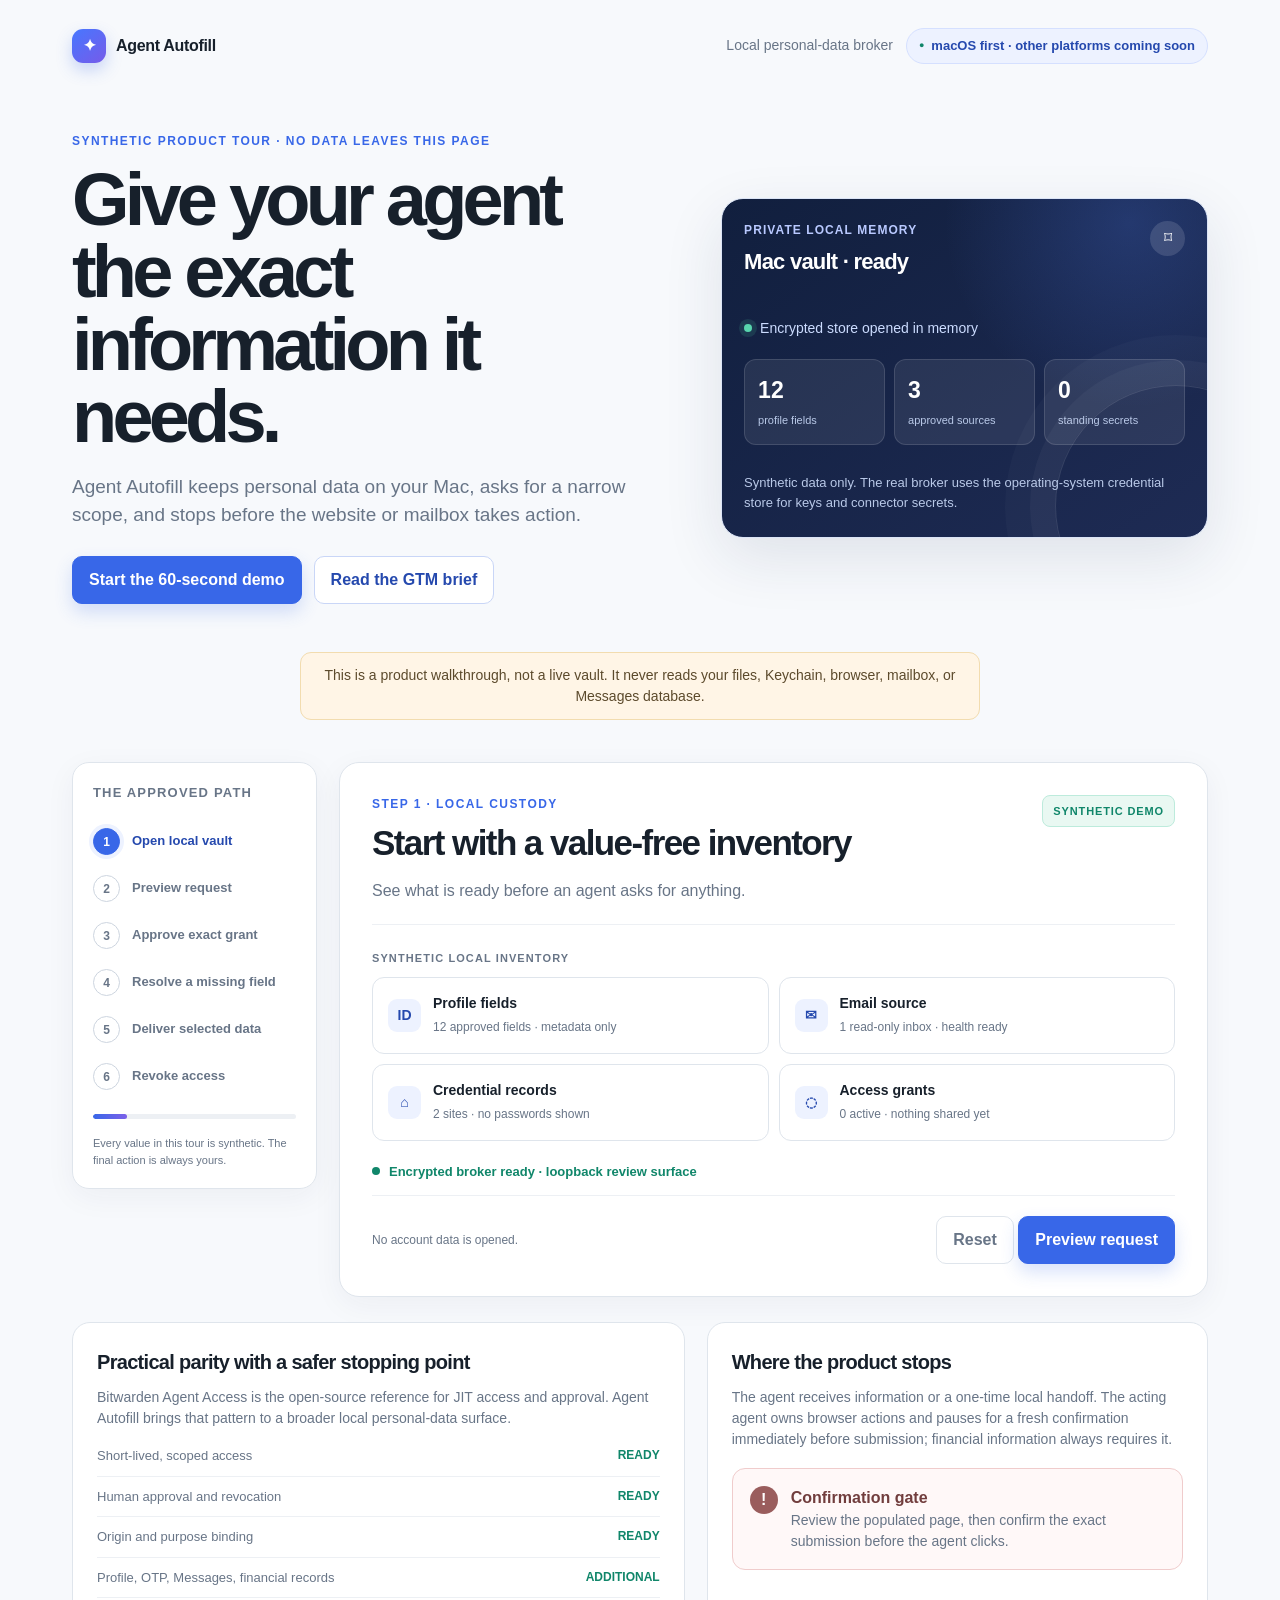
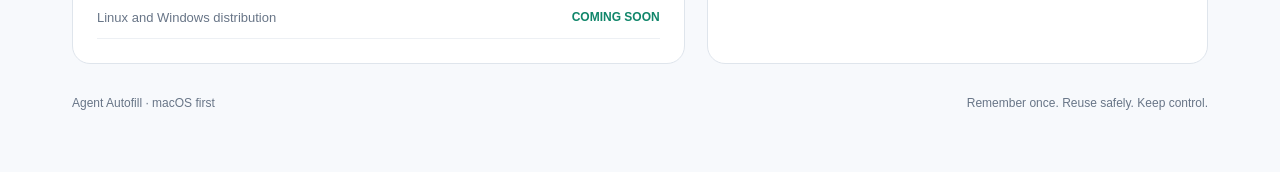
==== docs/demo/index.html @ 7adda2de "feat: release v0.1.0 local broker, Chrome intake, contextual memory, and MCP installer" ====
<!doctype html>
<html lang="en">
<head>
  <meta charset="utf-8">
  <meta name="viewport" content="width=device-width, initial-scale=1">
  <meta name="description" content="Synthetic macOS-first Agent Autofill product demo">
  <title>Agent Autofill · macOS-first demo</title>
  <style>
    :root {
      --ink: #17202b;
      --muted: #687587;
      --line: #dfe5ec;
      --paper: #f7f9fc;
      --white: #ffffff;
      --blue: #3867e8;
      --blue-dark: #2549ae;
      --blue-soft: #edf2ff;
      --green: #10866a;
      --green-soft: #e9f8f2;
      --amber: #a96819;
      --amber-soft: #fff5e6;
      --shadow: 0 20px 60px rgba(31, 48, 80, .11);
      font-family: ui-sans-serif, -apple-system, BlinkMacSystemFont, "Segoe UI", sans-serif;
    }
    * { box-sizing: border-box; }
    body { margin: 0; color: var(--ink); background: var(--paper); line-height: 1.5; }
    button { font: inherit; }
    .shell { max-width: 1180px; margin: 0 auto; padding: 28px 22px 60px; }
    .topbar { display: flex; justify-content: space-between; align-items: center; gap: 18px; margin-bottom: 68px; }
    .brand { display: flex; align-items: center; gap: 10px; font-weight: 750; letter-spacing: -.02em; }
    .mark { display: grid; place-items: center; width: 34px; height: 34px; border-radius: 11px; color: #fff; background: linear-gradient(140deg, #4777ff, #765be9); box-shadow: 0 7px 16px rgba(56, 103, 232, .25); }
    .toplinks { display: flex; align-items: center; gap: 13px; color: var(--muted); font-size: 14px; }
    .platform { display: inline-flex; align-items: center; gap: 7px; color: var(--blue-dark); background: var(--blue-soft); border: 1px solid #d5e0ff; border-radius: 999px; padding: 7px 12px; font-size: 13px; font-weight: 700; }
    .platform::before { content: "●"; font-size: 9px; color: var(--green); }
    .hero { display: grid; grid-template-columns: 1.1fr .9fr; gap: 54px; align-items: center; margin-bottom: 48px; }
    .eyebrow { color: var(--blue); font-size: 12px; font-weight: 800; letter-spacing: .12em; text-transform: uppercase; }
    h1 { max-width: 680px; margin: 14px 0 19px; font-size: clamp(39px, 6vw, 74px); line-height: .98; letter-spacing: -.065em; }
    .lede { max-width: 600px; color: var(--muted); font-size: 19px; }
    .hero-actions { display: flex; flex-wrap: wrap; gap: 12px; margin-top: 26px; }
    .primary, .secondary, .quiet { cursor: pointer; border-radius: 10px; padding: 11px 16px; font-weight: 720; transition: transform .15s, box-shadow .15s, background .15s; }
    .primary { color: #fff; background: var(--blue); border: 1px solid var(--blue); box-shadow: 0 8px 18px rgba(56, 103, 232, .2); }
    .secondary { color: var(--blue-dark); background: #fff; border: 1px solid #c9d6f7; }
    .quiet { color: var(--muted); background: transparent; border: 1px solid var(--line); }
    .primary:hover, .secondary:hover, .quiet:hover { transform: translateY(-1px); box-shadow: 0 7px 17px rgba(31, 48, 80, .11); }
    .vault-card { position: relative; overflow: hidden; min-height: 340px; padding: 22px; border: 1px solid #dbe4f6; border-radius: 22px; background: radial-gradient(circle at 84% 7%, rgba(85, 132, 255, .21), transparent 36%), linear-gradient(145deg, #111f3e, #1e2b54); color: #fff; box-shadow: var(--shadow); }
    .vault-card::after { content: ""; position: absolute; width: 240px; height: 240px; right: -90px; bottom: -90px; border: 1px solid rgba(255,255,255,.12); border-radius: 50%; box-shadow: 0 0 0 25px rgba(255,255,255,.035), 0 0 0 50px rgba(255,255,255,.025); }
    .vault-head { display: flex; justify-content: space-between; gap: 12px; align-items: start; }
    .vault-kicker { color: #b9c9ff; font-size: 12px; text-transform: uppercase; letter-spacing: .09em; font-weight: 800; }
    .vault-head h2 { margin: 6px 0 0; font-size: 22px; letter-spacing: -.035em; }
    .lock { display: grid; place-items: center; width: 35px; height: 35px; border-radius: 50%; background: rgba(255,255,255,.13); }
    .vault-state { display: flex; align-items: center; gap: 8px; margin-top: 40px; font-size: 14px; color: #ccdcff; }
    .vault-state span { width: 8px; height: 8px; border-radius: 50%; background: #58d5ad; box-shadow: 0 0 0 5px rgba(88, 213, 173, .13); }
    .vault-grid { display: grid; grid-template-columns: repeat(3, 1fr); gap: 9px; margin-top: 20px; }
    .vault-stat { padding: 13px; border: 1px solid rgba(255,255,255,.13); border-radius: 12px; background: rgba(255,255,255,.08); }
    .vault-stat strong { display: block; font-size: 23px; }
    .vault-stat small { color: #b9c9e8; font-size: 11px; }
    .note { max-width: 680px; margin: 0 auto 42px; padding: 12px 16px; color: #5c4a2c; background: var(--amber-soft); border: 1px solid #f2dcaf; border-radius: 11px; font-size: 14px; text-align: center; }
    .demo { scroll-margin-top: 18px; display: grid; grid-template-columns: 245px minmax(0, 1fr); gap: 22px; align-items: start; }
    .steps { position: sticky; top: 18px; padding: 20px; border: 1px solid var(--line); border-radius: 17px; background: var(--white); box-shadow: 0 8px 30px rgba(31, 48, 80, .05); }
    .steps h3 { margin: 0 0 16px; font-size: 13px; color: var(--muted); text-transform: uppercase; letter-spacing: .09em; }
    .step { width: 100%; display: grid; grid-template-columns: 29px 1fr; gap: 10px; padding: 10px 0; border: 0; color: var(--muted); background: transparent; text-align: left; cursor: pointer; }
    .step-number { display: grid; place-items: center; width: 27px; height: 27px; border: 1px solid #cdd5df; border-radius: 50%; font-size: 12px; font-weight: 800; }
    .step-label { padding-top: 3px; font-size: 13px; font-weight: 680; }
    .step.active { color: var(--blue-dark); }
    .step.active .step-number { color: #fff; background: var(--blue); border-color: var(--blue); box-shadow: 0 0 0 4px var(--blue-soft); }
    .step.done .step-number { color: var(--green); border-color: #8fd9c0; background: var(--green-soft); }
    .step.done .step-number::before { content: "✓"; }
    .step.done .step-number { font-size: 0; }
    .progress { height: 5px; margin: 14px 0 16px; overflow: hidden; border-radius: 99px; background: #edf0f4; }
    .progress-bar { height: 100%; width: 20%; border-radius: inherit; background: linear-gradient(90deg, var(--blue), #7c61e9); transition: width .25s; }
    .steps small { display: block; color: var(--muted); font-size: 11px; line-height: 1.5; }
    .stage { min-width: 0; padding: 32px; border: 1px solid var(--line); border-radius: 20px; background: var(--white); box-shadow: 0 8px 30px rgba(31, 48, 80, .05); }
    .stage-head { display: flex; justify-content: space-between; gap: 20px; align-items: start; padding-bottom: 21px; border-bottom: 1px solid #edf0f4; }
    .stage-head h2 { margin: 4px 0 0; font-size: clamp(25px, 3vw, 35px); letter-spacing: -.045em; }
    .stage-head p { max-width: 570px; margin: 10px 0 0; color: var(--muted); }
    .stage-badge { flex: none; padding: 7px 10px; color: var(--green); background: var(--green-soft); border: 1px solid #bdebdc; border-radius: 8px; font-size: 11px; font-weight: 800; text-transform: uppercase; letter-spacing: .08em; }
    .stage-body { min-height: 270px; padding: 25px 0 8px; }
    .section-label { margin-bottom: 10px; color: var(--muted); font-size: 11px; font-weight: 800; letter-spacing: .1em; text-transform: uppercase; }
    .inventory { display: grid; grid-template-columns: repeat(2, 1fr); gap: 10px; }
    .inventory-card { display: flex; align-items: center; gap: 12px; padding: 15px; border: 1px solid var(--line); border-radius: 12px; }
    .inventory-icon { display: grid; place-items: center; width: 33px; height: 33px; border-radius: 9px; color: var(--blue-dark); background: var(--blue-soft); font-size: 14px; font-weight: 800; }
    .inventory-card strong { display: block; font-size: 14px; }
    .inventory-card small { color: var(--muted); font-size: 12px; }
    .status-row { display: flex; align-items: center; gap: 9px; margin-top: 21px; color: var(--green); font-size: 13px; font-weight: 700; }
    .status-row::before { content: ""; display: block; width: 8px; height: 8px; border-radius: 50%; background: currentColor; }
    .request-card { padding: 17px; border: 1px solid #cbd8fa; border-radius: 14px; background: #f8faff; }
    .request-head { display: flex; justify-content: space-between; gap: 10px; align-items: start; }
    .request-head strong { font-size: 17px; }
    .request-head small { color: var(--muted); }
    .request-grid { display: grid; grid-template-columns: repeat(2, 1fr); gap: 10px 22px; margin-top: 17px; }
    .request-item dt { color: var(--muted); font-size: 11px; text-transform: uppercase; letter-spacing: .08em; }
    .request-item dd { margin: 3px 0 0; font-size: 14px; font-weight: 680; }
    .chips { display: flex; flex-wrap: wrap; gap: 7px; margin-top: 8px; }
    .chip { padding: 4px 8px; color: var(--blue-dark); background: #e9efff; border-radius: 6px; font-size: 12px; }
    .choice-row { display: grid; grid-template-columns: repeat(2, 1fr); gap: 11px; margin-top: 22px; }
    .choice { padding: 14px; border: 1px solid var(--line); border-radius: 11px; background: #fff; text-align: left; cursor: pointer; }
    .choice.selected { border-color: var(--blue); background: var(--blue-soft); box-shadow: 0 0 0 3px rgba(56, 103, 232, .1); }
    .choice strong { display: block; margin-bottom: 3px; font-size: 14px; }
    .choice small { color: var(--muted); font-size: 12px; }
    .approval { padding: 17px; border: 1px solid #c8eadf; border-radius: 14px; background: #f4fcf8; }
    .approval h3 { margin: 0 0 5px; font-size: 18px; }
    .approval p { margin: 0; color: var(--muted); font-size: 13px; }
    .approval-list { display: grid; gap: 8px; margin-top: 15px; }
    .approval-line { display: flex; justify-content: space-between; gap: 12px; padding-bottom: 8px; border-bottom: 1px dashed #cde7de; font-size: 13px; }
    .approval-line span { color: var(--muted); }
    .approval-line strong { text-align: right; }
    .delivery { display: grid; grid-template-columns: 1fr 1fr; gap: 14px; align-items: stretch; }
    .delivery-card { padding: 18px; border: 1px solid var(--line); border-radius: 14px; }
    .delivery-card.highlight { border-color: #9bb4ff; background: #f8faff; }
    .delivery-card h3 { margin: 0 0 5px; font-size: 17px; }
    .delivery-card p { min-height: 42px; margin: 0; color: var(--muted); font-size: 13px; }
    .field-preview { margin-top: 16px; padding: 11px; border-radius: 9px; background: #f1f4f7; font-family: ui-monospace, SFMono-Regular, Menlo, monospace; font-size: 12px; }
    .handle-preview { color: #49566e; word-break: break-all; }
    .success { display: flex; gap: 13px; align-items: start; padding: 17px; color: #0b674f; border: 1px solid #b7ead8; border-radius: 13px; background: var(--green-soft); }
    .success-icon { display: grid; place-items: center; flex: none; width: 28px; height: 28px; border-radius: 50%; color: #fff; background: var(--green); font-weight: 800; }
    .success h3 { margin: 0 0 3px; font-size: 17px; }
    .success p { margin: 0; font-size: 13px; }
    .revoke { margin-top: 15px; color: #713d3d; border: 1px solid #f0cccc; background: #fff8f8; }
    .revoke strong { display: block; }
    .stage-actions { display: flex; justify-content: space-between; gap: 10px; align-items: center; padding-top: 20px; border-top: 1px solid #edf0f4; }
    .stage-actions .hint { color: var(--muted); font-size: 12px; }
    .proof { display: grid; grid-template-columns: 1.1fr .9fr; gap: 22px; margin-top: 25px; }
    .proof-card { padding: 24px; border: 1px solid var(--line); border-radius: 18px; background: #fff; }
    .proof-card h2 { margin: 0 0 10px; font-size: 20px; letter-spacing: -.035em; }
    .proof-card p { margin: 0; color: var(--muted); font-size: 14px; }
    .parity-list { display: grid; gap: 10px; margin-top: 17px; }
    .parity-item { display: flex; justify-content: space-between; gap: 14px; padding-bottom: 10px; border-bottom: 1px solid #edf0f4; font-size: 13px; }
    .parity-item span { color: var(--muted); }
    .parity-item strong { color: var(--green); font-size: 12px; }
    .footer { display: flex; justify-content: space-between; gap: 18px; margin-top: 30px; color: var(--muted); font-size: 12px; }
    @media (max-width: 800px) { .hero, .proof { grid-template-columns: 1fr; gap: 28px; } .topbar { margin-bottom: 45px; } .demo { grid-template-columns: 1fr; } .steps { position: static; } .step { display: inline-grid; width: auto; margin-right: 14px; } .steps h3, .steps small { display: none; } .steps .progress { margin-top: 4px; } .stage { padding: 22px; } }
    @media (max-width: 520px) { .shell { padding: 18px 14px 42px; } .toplinks { display: none; } h1 { font-size: 48px; } .vault-grid, .inventory, .choice-row, .delivery, .request-grid { grid-template-columns: 1fr; } .stage-head { display: block; } .stage-badge { display: inline-block; margin-top: 15px; } .footer { display: block; } }
  </style>
</head>
<body>
  <main class="shell">
    <header class="topbar">
      <div class="brand"><span class="mark" aria-hidden="true">✦</span> Agent Autofill</div>
      <div class="toplinks"><span>Local personal-data broker</span><span class="platform">macOS first · other platforms coming soon</span></div>
    </header>

    <section class="hero" aria-labelledby="hero-title">
      <div>
        <div class="eyebrow">Synthetic product tour · no data leaves this page</div>
        <h1 id="hero-title">Give your agent the exact information it needs.</h1>
        <p class="lede">Agent Autofill keeps personal data on your Mac, asks for a narrow scope, and stops before the website or mailbox takes action.</p>
        <div class="hero-actions"><button class="primary" id="startDemo">Start the 60-second demo</button><a class="secondary" href="../gtm.md" style="text-decoration:none">Read the GTM brief</a></div>
      </div>
      <aside class="vault-card" aria-label="Synthetic encrypted vault preview">
        <div class="vault-head"><div><div class="vault-kicker">Private local memory</div><h2>Mac vault · ready</h2></div><span class="lock" aria-hidden="true">⌑</span></div>
        <div class="vault-state"><span></span> Encrypted store opened in memory</div>
        <div class="vault-grid"><div class="vault-stat"><strong>12</strong><small>profile fields</small></div><div class="vault-stat"><strong>3</strong><small>approved sources</small></div><div class="vault-stat"><strong>0</strong><small>standing secrets</small></div></div>
        <p style="position:relative;z-index:1;margin:28px 0 0;color:#b9c9e8;font-size:13px">Synthetic data only. The real broker uses the operating-system credential store for keys and connector secrets.</p>
      </aside>
    </section>

    <div class="note">This is a product walkthrough, not a live vault. It never reads your files, Keychain, browser, mailbox, or Messages database.</div>

    <section class="demo" id="demo" aria-labelledby="demo-title">
      <nav class="steps" aria-label="Demo steps">
        <h3 id="demo-title">The approved path</h3>
        <button class="step active" data-step="0"><span class="step-number">1</span><span class="step-label">Open local vault</span></button>
        <button class="step" data-step="1"><span class="step-number">2</span><span class="step-label">Preview request</span></button>
        <button class="step" data-step="2"><span class="step-number">3</span><span class="step-label">Approve exact grant</span></button>
        <button class="step" data-step="3"><span class="step-number">4</span><span class="step-label">Resolve a missing field</span></button>
        <button class="step" data-step="4"><span class="step-number">5</span><span class="step-label">Deliver selected data</span></button>
        <button class="step" data-step="5"><span class="step-number">6</span><span class="step-label">Revoke access</span></button>
        <div class="progress" aria-hidden="true"><div class="progress-bar" id="progressBar"></div></div>
        <small>Every value in this tour is synthetic. The final action is always yours.</small>
      </nav>

      <article class="stage" aria-live="polite">
        <div class="stage-head"><div><div class="eyebrow" id="stageEyebrow">Step 1 · local custody</div><h2 id="stageTitle">Start with a value-free inventory</h2><p id="stageDescription">See what is ready before an agent asks for anything.</p></div><div class="stage-badge" id="stageBadge">Synthetic demo</div></div>
        <div class="stage-body" id="stageBody"></div>
        <div class="stage-actions"><span class="hint" id="stageHint">No account data is opened.</span><div><button class="quiet" id="resetDemo">Reset</button> <button class="primary" id="nextStep">Open vault</button></div></div>
      </article>
    </section>

    <section class="proof" aria-label="Product proof points">
      <div class="proof-card"><h2>Practical parity with a safer stopping point</h2><p>Bitwarden Agent Access is the open-source reference for JIT access and approval. Agent Autofill brings that pattern to a broader local personal-data surface.</p><div class="parity-list"><div class="parity-item"><span>Short-lived, scoped access</span><strong>READY</strong></div><div class="parity-item"><span>Human approval and revocation</span><strong>READY</strong></div><div class="parity-item"><span>Origin and purpose binding</span><strong>READY</strong></div><div class="parity-item"><span>Profile, OTP, Messages, financial records</span><strong>ADDITIONAL</strong></div><div class="parity-item"><span>Linux and Windows distribution</span><strong>COMING SOON</strong></div></div></div>
      <div class="proof-card"><h2>Where the product stops</h2><p>The agent receives information or a one-time local handoff. The acting agent owns browser actions and pauses for a fresh confirmation immediately before submission; financial information always requires it.</p><div class="success revoke" style="margin-top:18px"><div class="success-icon" style="background:#9a5d5d">!</div><div><strong>Confirmation gate</strong><p>Review the populated page, then confirm the exact submission before the agent clicks.</p></div></div></div>
    </section>
    <footer class="footer"><span>Agent Autofill · macOS first</span><span>Remember once. Reuse safely. Keep control.</span></footer>
  </main>

  <script>
    (() => {
      "use strict";
      const state = { step: 0, delivery: "extension", approved: false, missingChoice: "pending", delivered: false, revoked: false };
      const $ = (selector) => document.querySelector(selector);
      const body = $("#stageBody");
      const title = $("#stageTitle");
      const description = $("#stageDescription");
      const eyebrow = $("#stageEyebrow");
      const hint = $("#stageHint");
      const next = $("#nextStep");
      const progress = $("#progressBar");
      const steps = [...document.querySelectorAll(".step")];

      const screens = [
        {
          eyebrow: "Step 1 · local custody",
          title: "Start with a value-free inventory",
          description: "See what is ready before an agent asks for anything.",
          hint: "No account data is opened.",
          button: "Preview request",
          render: () => `<div class="section-label">Synthetic local inventory</div><div class="inventory"><div class="inventory-card"><div class="inventory-icon">ID</div><div><strong>Profile fields</strong><small>12 approved fields · metadata only</small></div></div><div class="inventory-card"><div class="inventory-icon">✉</div><div><strong>Email source</strong><small>1 read-only inbox · health ready</small></div></div><div class="inventory-card"><div class="inventory-icon">⌂</div><div><strong>Credential records</strong><small>2 sites · no passwords shown</small></div></div><div class="inventory-card"><div class="inventory-icon">◌</div><div><strong>Access grants</strong><small>${state.revoked ? "0 active · last grant revoked" : "0 active · nothing shared yet"}</small></div></div></div><div class="status-row">Encrypted broker ready · loopback review surface</div>`,
        },
        {
          eyebrow: "Step 2 · metadata first",
          title: "Preview the exact request",
          description: "The agent names the origin, purpose, fields, expiry, and delivery mode before any value is returned.",
          hint: "Change delivery mode to compare exposure.",
          button: "Review approval",
          render: () => `<div class="request-card"><div class="request-head"><div><strong>Travel form helper</strong><br><small>Requesting agent · synthetic-agent-01</small></div><span class="chip">awaiting approval</span></div><dl class="request-grid"><div class="request-item"><dt>Target origin</dt><dd>https://example.test</dd></div><div class="request-item"><dt>Purpose</dt><dd>Complete traveler profile</dd></div><div class="request-item"><dt>Fields</dt><dd><div class="chips"><span class="chip">display_name</span><span class="chip">postal_code</span></div></dd></div><div class="request-item"><dt>Expiry</dt><dd>10 minutes · one task</dd></div></dl><div class="choice-row"><button class="choice ${state.delivery === "direct" ? "selected" : ""}" data-delivery="direct"><strong>Direct selected fields</strong><small>Values appear in the authenticated agent response.</small></button><button class="choice ${state.delivery === "extension" ? "selected" : ""}" data-delivery="extension"><strong>Extension handoff</strong><small>One-time origin-bound handle; password stays out of agent input.</small></button></div></div>`,
        },
        {
          eyebrow: "Step 3 · human approval",
          title: "Approve the smallest useful grant",
          description: "A clear approval card makes the consent boundary visible and reversible.",
          hint: state.approved ? "Grant approved; delivery is ready." : "Nothing is shared until you approve.",
          button: state.approved ? "Deliver selected data" : "Approve exact grant",
          render: () => `<div class="approval"><h3>Allow this request?</h3><p>Review every part before the grant is written.</p><div class="approval-list"><div class="approval-line"><span>Agent</span><strong>synthetic-agent-01</strong></div><div class="approval-line"><span>Origin</span><strong>example.test</strong></div><div class="approval-line"><span>Purpose</span><strong>Complete traveler profile</strong></div><div class="approval-line"><span>Fields</span><strong>display_name, postal_code</strong></div><div class="approval-line"><span>Delivery</span><strong>${state.delivery === "direct" ? "direct selected fields" : "one-time extension handoff"}</strong></div><div class="approval-line"><span>Expires</span><strong>in 10 minutes</strong></div></div></div><div class="status-row" style="color:${state.approved ? "var(--green)" : "var(--amber)"}">${state.approved ? "Grant active · revocable at any time" : "Waiting for your approval"}</div>`,
        },
        {
          eyebrow: "Step 4 · just-in-time memory",
          title: "Choose once or remember it",
          description: "The complete answer, reusable record scope, and narrow write scope are visible before you make one decision.",
          hint: state.missingChoice === "skip" ? "The form is paused; choose use once or save in the card to continue." : "One choice completes the missing-field step. Submission remains separate.",
          button: "Choose an option above",
          render: () => `<div class="request-card"><div class="request-head"><div><strong>One field is missing</strong><br><small>Required by the synthetic job-application form · one decision</small></div><span class="chip">synthetic value</span></div><dl class="request-grid"><div class="request-item"><dt>Field ID</dt><dd>company_name</dd></div><div class="request-item"><dt>Category</dt><dd>organization</dd></div><div class="request-item"><dt>Display name</dt><dd>Company name</dd></div><div class="request-item"><dt>Exact value</dt><dd>Synthetic Example Co</dd></div><div class="request-item"><dt>Source</dt><dd>user supplied now</dd></div><div class="request-item"><dt>Sensitivity</dt><dd>normal profile</dd></div><div class="request-item"><dt>Saved record scope</dt><dd>any future authorized origin/purpose</dd></div><div class="request-item"><dt>Current form scope</dt><dd>example.test · job application</dd></div><div class="request-item"><dt>Confidence / ambiguity</dt><dd>high · none</dd></div></dl><div class="approval" style="margin-top:17px"><div class="approval-line"><span>Exact write grant, if needed</span><strong>profile.write · company_name · example.test · job application</strong></div><p style="margin-top:10px">Save is the single approval for this reusable record and this narrow grant. Future reads still require their own matching checks.</p></div><div class="choice-row"><button class="choice ${state.missingChoice === "once" ? "selected" : ""}" data-missing="once"><strong>Use once</strong><small>Continue now; discard this answer after the form.</small></button><button class="choice ${state.missingChoice === "save" ? "selected" : ""}" data-missing="save"><strong>Save to Agent Autofill</strong><small>Store this reusable record for later authorized forms.</small></button></div><button class="quiet" style="margin-top:11px" data-missing="skip">Skip this field</button></div>${state.missingChoice === "skip" ? `<div class="success revoke" style="margin-top:15px"><div class="success-icon" style="background:#9a5d5d">!</div><div><strong>Form paused</strong><p>No value is guessed or saved. Choose use once or Save to Agent Autofill to continue.</p></div></div>` : ""}`,
        },
        {
          eyebrow: "Step 5 · scoped delivery",
          title: state.delivery === "direct" ? "Return only the selected fields" : "Keep the password out of agent input",
          description: state.delivery === "direct" ? "The authenticated response contains only the two approved synthetic fields and safe provenance." : "The local extension receives a one-time, origin-bound handle. It never navigates or submits.",
          hint: "The acting agent or user owns the next action.",
          button: "Revoke grant",
          render: () => `<div class="delivery"><div class="delivery-card ${state.delivery === "direct" ? "highlight" : ""}"><h3>Direct response</h3><p>Selected fields plus provenance. No password, token, or unrelated record.</p><div class="field-preview">display_name: Demo User<br>postal_code: 98101</div></div><div class="delivery-card ${state.delivery === "extension" ? "highlight" : ""}"><h3>Extension handoff</h3><p>Short-lived handle bound to <strong>example.test</strong>; consumed once.</p><div class="field-preview handle-preview">handle: demo-only · consumed after origin check</div></div></div><div class="success" style="margin-top:16px"><div class="success-icon">✓</div><div><h3>Scoped delivery complete</h3><p>Provenance: synthetic-demo · origin: example.test · purpose: traveler profile</p></div></div>`,
        },
        {
          eyebrow: "Step 6 · revocation",
          title: "Revoke when the task is done",
          description: "A short-lived grant should disappear cleanly instead of becoming a standing permission.",
          hint: "Reset the tour to run it again.",
          button: "Reset demo",
          render: () => `<div class="success"><div class="success-icon">✓</div><div><h3>Grant revoked</h3><p>Future requests from synthetic-agent-01 for this scope are blocked. The local vault remains intact.</p></div></div><div class="success revoke"><div class="success-icon" style="background:#9a5d5d">↗</div><div><strong>The stopping point is deliberate</strong><p>The acting agent owns browser actions and must obtain a fresh submission confirmation; financial information always requires it.</p></div></div>`,
        },
      ];

      function render() {
        const screen = screens[state.step];
        eyebrow.textContent = screen.eyebrow;
        const deliveryTitle = state.step === 4 && state.delivery === "direct"
          ? "Return only the selected fields"
          : screen.title;
        const deliveryDescription = state.step === 4 && state.delivery === "direct"
          ? "The authenticated response contains only the two approved synthetic fields and safe provenance."
          : screen.description;
        title.textContent = deliveryTitle;
        description.textContent = deliveryDescription;
        hint.textContent = screen.hint;
        next.textContent = screen.button;
        body.innerHTML = screen.render();
        progress.style.width = `${((state.step + 1) / screens.length) * 100}%`;
        steps.forEach((button, index) => {
          button.classList.toggle("active", index === state.step);
          button.classList.toggle("done", index < state.step || (index === 5 && state.revoked));
        });
        document.querySelectorAll("[data-delivery]").forEach((button) => button.addEventListener("click", () => { state.delivery = button.dataset.delivery; render(); }));
        document.querySelectorAll("[data-missing]").forEach((button) => button.addEventListener("click", () => {
          state.missingChoice = button.dataset.missing;
          if (state.missingChoice === "once" || state.missingChoice === "save") {
            state.delivered = true;
            state.step = 4;
          }
          render();
        }));
      }

      function advance() {
        if (state.step === 0) state.step = 1;
        else if (state.step === 1) state.step = 2;
        else if (state.step === 2) { state.approved = true; state.step = 3; }
        else if (state.step === 3) {
          if (state.missingChoice !== "once" && state.missingChoice !== "save") return;
          state.delivered = true;
          state.step = 4;
        }
        else if (state.step === 4) { state.revoked = true; state.step = 5; }
        else reset();
        render();
      }
      function reset() { state.step = 0; state.delivery = "extension"; state.approved = false; state.missingChoice = "pending"; state.delivered = false; state.revoked = false; }
      next.addEventListener("click", () => { advance(); $("#demo").scrollIntoView({ behavior: "smooth", block: "start" }); });
      $("#resetDemo").addEventListener("click", () => { reset(); render(); });
      $("#startDemo").addEventListener("click", () => { $("#demo").scrollIntoView({ behavior: "smooth", block: "start" }); });
      steps.forEach((button) => button.addEventListener("click", () => { const requested = Number(button.dataset.step); const missingReady = state.missingChoice === "once" || state.missingChoice === "save"; if (requested <= state.step || (requested === state.step + 1 && state.step < 5 && (state.step !== 3 || missingReady))) { state.step = requested; render(); } }));
      render();
    })();
  </script>
</body>
</html>
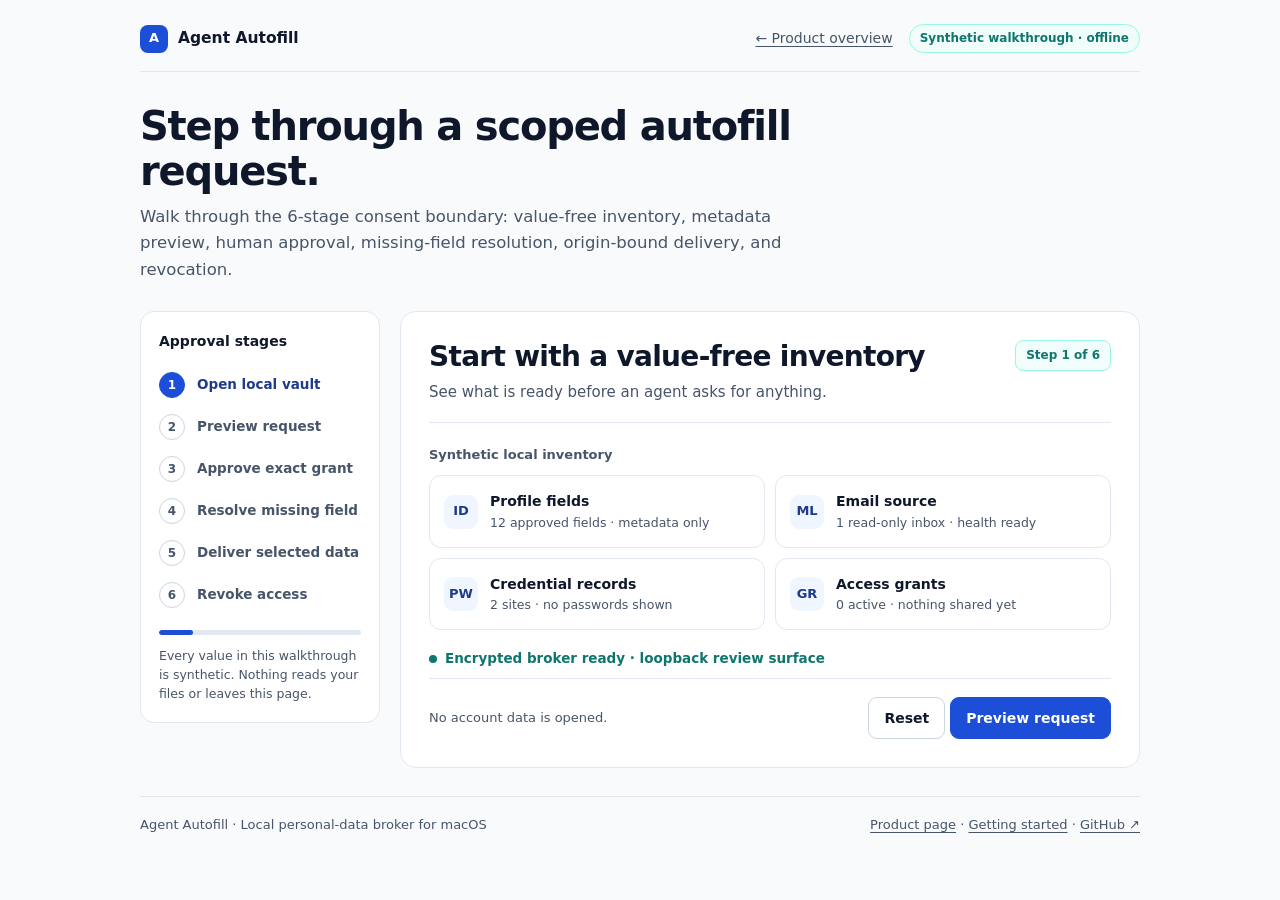
==== commit 86959003: "Redesign product landing page and streamline interactive demo" ====
--- a/docs/demo/index.html
+++ b/docs/demo/index.html
@@ -3,184 +3,157 @@
 <head>
   <meta charset="utf-8">
   <meta name="viewport" content="width=device-width, initial-scale=1">
-  <meta name="description" content="Synthetic macOS-first Agent Autofill product demo">
-  <title>Agent Autofill · macOS-first demo</title>
+  <meta name="description" content="Synthetic macOS-first Agent Autofill interactive product walkthrough">
+  <title>Agent Autofill · Interactive Walkthrough</title>
   <style>
     :root {
-      --ink: #17202b;
-      --muted: #687587;
-      --line: #dfe5ec;
-      --paper: #f7f9fc;
+      color-scheme: light;
+      --ink: #0f172a;
+      --muted: #475569;
+      --line: #e2e8f0;
+      --line-strong: #cbd5e1;
+      --paper: #f8fafc;
       --white: #ffffff;
-      --blue: #3867e8;
-      --blue-dark: #2549ae;
-      --blue-soft: #edf2ff;
-      --green: #10866a;
-      --green-soft: #e9f8f2;
-      --amber: #a96819;
-      --amber-soft: #fff5e6;
-      --shadow: 0 20px 60px rgba(31, 48, 80, .11);
-      font-family: ui-sans-serif, -apple-system, BlinkMacSystemFont, "Segoe UI", sans-serif;
+      --blue: #1d4ed8;
+      --blue-dark: #1e3a8a;
+      --blue-soft: #eff6ff;
+      --green: #0f766e;
+      --green-soft: #f0fdfa;
+      --amber: #92400e;
+      --amber-soft: #fffbeb;
+      font-family: -apple-system, BlinkMacSystemFont, "Segoe UI", system-ui, sans-serif;
     }
     * { box-sizing: border-box; }
-    body { margin: 0; color: var(--ink); background: var(--paper); line-height: 1.5; }
+    ::selection { background: #dbeafe; color: var(--ink); }
+    body { margin: 0; color: var(--ink); background-color: var(--paper); font-size: 15.5px; line-height: 1.6; }
     button { font: inherit; }
-    .shell { max-width: 1180px; margin: 0 auto; padding: 28px 22px 60px; }
-    .topbar { display: flex; justify-content: space-between; align-items: center; gap: 18px; margin-bottom: 68px; }
-    .brand { display: flex; align-items: center; gap: 10px; font-weight: 750; letter-spacing: -.02em; }
-    .mark { display: grid; place-items: center; width: 34px; height: 34px; border-radius: 11px; color: #fff; background: linear-gradient(140deg, #4777ff, #765be9); box-shadow: 0 7px 16px rgba(56, 103, 232, .25); }
-    .toplinks { display: flex; align-items: center; gap: 13px; color: var(--muted); font-size: 14px; }
-    .platform { display: inline-flex; align-items: center; gap: 7px; color: var(--blue-dark); background: var(--blue-soft); border: 1px solid #d5e0ff; border-radius: 999px; padding: 7px 12px; font-size: 13px; font-weight: 700; }
-    .platform::before { content: "●"; font-size: 9px; color: var(--green); }
-    .hero { display: grid; grid-template-columns: 1.1fr .9fr; gap: 54px; align-items: center; margin-bottom: 48px; }
-    .eyebrow { color: var(--blue); font-size: 12px; font-weight: 800; letter-spacing: .12em; text-transform: uppercase; }
-    h1 { max-width: 680px; margin: 14px 0 19px; font-size: clamp(39px, 6vw, 74px); line-height: .98; letter-spacing: -.065em; }
-    .lede { max-width: 600px; color: var(--muted); font-size: 19px; }
-    .hero-actions { display: flex; flex-wrap: wrap; gap: 12px; margin-top: 26px; }
-    .primary, .secondary, .quiet { cursor: pointer; border-radius: 10px; padding: 11px 16px; font-weight: 720; transition: transform .15s, box-shadow .15s, background .15s; }
-    .primary { color: #fff; background: var(--blue); border: 1px solid var(--blue); box-shadow: 0 8px 18px rgba(56, 103, 232, .2); }
-    .secondary { color: var(--blue-dark); background: #fff; border: 1px solid #c9d6f7; }
-    .quiet { color: var(--muted); background: transparent; border: 1px solid var(--line); }
-    .primary:hover, .secondary:hover, .quiet:hover { transform: translateY(-1px); box-shadow: 0 7px 17px rgba(31, 48, 80, .11); }
-    .vault-card { position: relative; overflow: hidden; min-height: 340px; padding: 22px; border: 1px solid #dbe4f6; border-radius: 22px; background: radial-gradient(circle at 84% 7%, rgba(85, 132, 255, .21), transparent 36%), linear-gradient(145deg, #111f3e, #1e2b54); color: #fff; box-shadow: var(--shadow); }
-    .vault-card::after { content: ""; position: absolute; width: 240px; height: 240px; right: -90px; bottom: -90px; border: 1px solid rgba(255,255,255,.12); border-radius: 50%; box-shadow: 0 0 0 25px rgba(255,255,255,.035), 0 0 0 50px rgba(255,255,255,.025); }
-    .vault-head { display: flex; justify-content: space-between; gap: 12px; align-items: start; }
-    .vault-kicker { color: #b9c9ff; font-size: 12px; text-transform: uppercase; letter-spacing: .09em; font-weight: 800; }
-    .vault-head h2 { margin: 6px 0 0; font-size: 22px; letter-spacing: -.035em; }
-    .lock { display: grid; place-items: center; width: 35px; height: 35px; border-radius: 50%; background: rgba(255,255,255,.13); }
-    .vault-state { display: flex; align-items: center; gap: 8px; margin-top: 40px; font-size: 14px; color: #ccdcff; }
-    .vault-state span { width: 8px; height: 8px; border-radius: 50%; background: #58d5ad; box-shadow: 0 0 0 5px rgba(88, 213, 173, .13); }
-    .vault-grid { display: grid; grid-template-columns: repeat(3, 1fr); gap: 9px; margin-top: 20px; }
-    .vault-stat { padding: 13px; border: 1px solid rgba(255,255,255,.13); border-radius: 12px; background: rgba(255,255,255,.08); }
-    .vault-stat strong { display: block; font-size: 23px; }
-    .vault-stat small { color: #b9c9e8; font-size: 11px; }
-    .note { max-width: 680px; margin: 0 auto 42px; padding: 12px 16px; color: #5c4a2c; background: var(--amber-soft); border: 1px solid #f2dcaf; border-radius: 11px; font-size: 14px; text-align: center; }
-    .demo { scroll-margin-top: 18px; display: grid; grid-template-columns: 245px minmax(0, 1fr); gap: 22px; align-items: start; }
-    .steps { position: sticky; top: 18px; padding: 20px; border: 1px solid var(--line); border-radius: 17px; background: var(--white); box-shadow: 0 8px 30px rgba(31, 48, 80, .05); }
-    .steps h3 { margin: 0 0 16px; font-size: 13px; color: var(--muted); text-transform: uppercase; letter-spacing: .09em; }
-    .step { width: 100%; display: grid; grid-template-columns: 29px 1fr; gap: 10px; padding: 10px 0; border: 0; color: var(--muted); background: transparent; text-align: left; cursor: pointer; }
-    .step-number { display: grid; place-items: center; width: 27px; height: 27px; border: 1px solid #cdd5df; border-radius: 50%; font-size: 12px; font-weight: 800; }
-    .step-label { padding-top: 3px; font-size: 13px; font-weight: 680; }
+    a { color: inherit; text-underline-offset: 0.2em; }
+    a:focus-visible, button:focus-visible { outline: 2px solid var(--blue); outline-offset: 3px; border-radius: 6px; }
+    .shell { max-width: 1040px; margin: 0 auto; padding: 24px 20px 60px; }
+    .topbar { display: flex; justify-content: space-between; align-items: center; gap: 16px; padding-bottom: 18px; border-bottom: 1px solid var(--line); margin-bottom: 32px; }
+    .brand { display: inline-flex; align-items: center; gap: 10px; font-weight: 700; text-decoration: none; }
+    .mark { display: grid; place-items: center; width: 28px; height: 28px; border-radius: 8px; color: #ffffff; background-color: var(--blue); font-size: 13px; font-weight: 700; }
+    .toplinks { display: flex; align-items: center; gap: 16px; color: var(--muted); font-size: 14px; }
+    .platform { display: inline-flex; align-items: center; gap: 6px; color: var(--green); background-color: var(--green-soft); border: 1px solid #99f6e4; border-radius: 999px; padding: 4px 10px; font-size: 12px; font-weight: 600; }
+    .intro { max-width: 680px; margin-bottom: 28px; }
+    h1 { margin: 0 0 10px; font-size: clamp(28px, 4vw, 40px); line-height: 1.12; letter-spacing: -0.03em; }
+    .lede { margin: 0; color: var(--muted); font-size: 16.5px; }
+    .demo { scroll-margin-top: 18px; display: grid; grid-template-columns: 240px minmax(0, 1fr); gap: 20px; align-items: start; }
+    .steps { position: sticky; top: 18px; padding: 18px; border: 1px solid var(--line); border-radius: 14px; background-color: var(--white); }
+    .steps-heading { margin: 0 0 12px; font-size: 14px; font-weight: 700; color: var(--ink); }
+    .step { width: 100%; display: grid; grid-template-columns: 28px 1fr; gap: 10px; padding: 8px 0; border: 0; color: var(--muted); background: transparent; text-align: left; cursor: pointer; }
+    .step-number { display: grid; place-items: center; width: 26px; height: 26px; border: 1px solid var(--line-strong); border-radius: 50%; font-size: 12px; font-weight: 700; font-variant-numeric: tabular-nums; }
+    .step-label { padding-top: 2px; font-size: 13.5px; font-weight: 600; }
     .step.active { color: var(--blue-dark); }
-    .step.active .step-number { color: #fff; background: var(--blue); border-color: var(--blue); box-shadow: 0 0 0 4px var(--blue-soft); }
-    .step.done .step-number { color: var(--green); border-color: #8fd9c0; background: var(--green-soft); }
-    .step.done .step-number::before { content: "✓"; }
+    .step.active .step-number { color: #ffffff; background-color: var(--blue); border-color: var(--blue); }
+    .step.done .step-number { color: var(--green); border-color: #5eead4; background-color: var(--green-soft); }
+    .step.done .step-number::before { content: "✓"; font-size: 12px; }
     .step.done .step-number { font-size: 0; }
-    .progress { height: 5px; margin: 14px 0 16px; overflow: hidden; border-radius: 99px; background: #edf0f4; }
-    .progress-bar { height: 100%; width: 20%; border-radius: inherit; background: linear-gradient(90deg, var(--blue), #7c61e9); transition: width .25s; }
-    .steps small { display: block; color: var(--muted); font-size: 11px; line-height: 1.5; }
-    .stage { min-width: 0; padding: 32px; border: 1px solid var(--line); border-radius: 20px; background: var(--white); box-shadow: 0 8px 30px rgba(31, 48, 80, .05); }
-    .stage-head { display: flex; justify-content: space-between; gap: 20px; align-items: start; padding-bottom: 21px; border-bottom: 1px solid #edf0f4; }
-    .stage-head h2 { margin: 4px 0 0; font-size: clamp(25px, 3vw, 35px); letter-spacing: -.045em; }
-    .stage-head p { max-width: 570px; margin: 10px 0 0; color: var(--muted); }
-    .stage-badge { flex: none; padding: 7px 10px; color: var(--green); background: var(--green-soft); border: 1px solid #bdebdc; border-radius: 8px; font-size: 11px; font-weight: 800; text-transform: uppercase; letter-spacing: .08em; }
-    .stage-body { min-height: 270px; padding: 25px 0 8px; }
-    .section-label { margin-bottom: 10px; color: var(--muted); font-size: 11px; font-weight: 800; letter-spacing: .1em; text-transform: uppercase; }
+    .progress { height: 5px; margin: 14px 0 12px; overflow: hidden; border-radius: 99px; background-color: #e2e8f0; }
+    .progress-bar { height: 100%; width: 20%; border-radius: inherit; background-color: var(--blue); transition: width .2s ease; }
+    .steps-note { margin: 0; color: var(--muted); font-size: 12.5px; line-height: 1.5; }
+    .stage { min-width: 0; padding: 28px; border: 1px solid var(--line); border-radius: 16px; background-color: var(--white); }
+    .stage-head { display: flex; justify-content: space-between; gap: 16px; align-items: start; padding-bottom: 18px; border-bottom: 1px solid var(--line); }
+    .stage-head h2 { margin: 0; font-size: clamp(22px, 2.6vw, 28px); line-height: 1.2; letter-spacing: -0.025em; }
+    .stage-head p { max-width: 560px; margin: 6px 0 0; color: var(--muted); font-size: 15px; }
+    .stage-badge { flex: none; padding: 5px 10px; color: var(--green); background-color: var(--green-soft); border: 1px solid #99f6e4; border-radius: 8px; font-size: 12px; font-weight: 700; font-variant-numeric: tabular-nums; }
+    .stage-body { min-height: 250px; padding: 22px 0 8px; }
+    .section-heading { margin: 0 0 10px; color: var(--muted); font-size: 13px; font-weight: 700; }
     .inventory { display: grid; grid-template-columns: repeat(2, 1fr); gap: 10px; }
-    .inventory-card { display: flex; align-items: center; gap: 12px; padding: 15px; border: 1px solid var(--line); border-radius: 12px; }
-    .inventory-icon { display: grid; place-items: center; width: 33px; height: 33px; border-radius: 9px; color: var(--blue-dark); background: var(--blue-soft); font-size: 14px; font-weight: 800; }
+    .inventory-card { display: flex; align-items: center; gap: 12px; padding: 14px; border: 1px solid var(--line); border-radius: 12px; }
+    .inventory-icon { display: grid; place-items: center; width: 34px; height: 34px; border-radius: 9px; color: var(--blue-dark); background-color: var(--blue-soft); font-size: 13px; font-weight: 700; }
     .inventory-card strong { display: block; font-size: 14px; }
-    .inventory-card small { color: var(--muted); font-size: 12px; }
-    .status-row { display: flex; align-items: center; gap: 9px; margin-top: 21px; color: var(--green); font-size: 13px; font-weight: 700; }
+    .inventory-card span { display: block; color: var(--muted); font-size: 12.5px; }
+    .status-row { display: flex; align-items: center; gap: 8px; margin-top: 18px; color: var(--green); font-size: 13.5px; font-weight: 600; }
     .status-row::before { content: ""; display: block; width: 8px; height: 8px; border-radius: 50%; background: currentColor; }
-    .request-card { padding: 17px; border: 1px solid #cbd8fa; border-radius: 14px; background: #f8faff; }
+    .request-card { padding: 16px; border: 1px solid #bfdbfe; border-radius: 12px; background-color: #f8fafc; }
     .request-head { display: flex; justify-content: space-between; gap: 10px; align-items: start; }
-    .request-head strong { font-size: 17px; }
-    .request-head small { color: var(--muted); }
-    .request-grid { display: grid; grid-template-columns: repeat(2, 1fr); gap: 10px 22px; margin-top: 17px; }
-    .request-item dt { color: var(--muted); font-size: 11px; text-transform: uppercase; letter-spacing: .08em; }
-    .request-item dd { margin: 3px 0 0; font-size: 14px; font-weight: 680; }
-    .chips { display: flex; flex-wrap: wrap; gap: 7px; margin-top: 8px; }
-    .chip { padding: 4px 8px; color: var(--blue-dark); background: #e9efff; border-radius: 6px; font-size: 12px; }
-    .choice-row { display: grid; grid-template-columns: repeat(2, 1fr); gap: 11px; margin-top: 22px; }
-    .choice { padding: 14px; border: 1px solid var(--line); border-radius: 11px; background: #fff; text-align: left; cursor: pointer; }
-    .choice.selected { border-color: var(--blue); background: var(--blue-soft); box-shadow: 0 0 0 3px rgba(56, 103, 232, .1); }
+    .request-head strong { font-size: 16px; }
+    .request-head span.sub { display: block; color: var(--muted); font-size: 13px; }
+    .request-grid { display: grid; grid-template-columns: repeat(2, 1fr); gap: 10px 20px; margin-top: 14px; }
+    .request-item dt { color: var(--muted); font-size: 12px; font-weight: 600; }
+    .request-item dd { margin: 2px 0 0; font-size: 14px; font-weight: 600; }
+    .chips { display: flex; flex-wrap: wrap; gap: 6px; margin-top: 4px; }
+    .chip { padding: 3px 8px; color: var(--blue-dark); background-color: #dbeafe; border-radius: 6px; font-size: 12px; font-weight: 600; }
+    .choice-row { display: grid; grid-template-columns: repeat(2, 1fr); gap: 10px; margin-top: 18px; }
+    .choice { padding: 13px; border: 1px solid var(--line-strong); border-radius: 10px; background-color: var(--white); text-align: left; cursor: pointer; }
+    .choice.selected { border-color: var(--blue); background-color: var(--blue-soft); }
     .choice strong { display: block; margin-bottom: 3px; font-size: 14px; }
-    .choice small { color: var(--muted); font-size: 12px; }
-    .approval { padding: 17px; border: 1px solid #c8eadf; border-radius: 14px; background: #f4fcf8; }
-    .approval h3 { margin: 0 0 5px; font-size: 18px; }
-    .approval p { margin: 0; color: var(--muted); font-size: 13px; }
-    .approval-list { display: grid; gap: 8px; margin-top: 15px; }
-    .approval-line { display: flex; justify-content: space-between; gap: 12px; padding-bottom: 8px; border-bottom: 1px dashed #cde7de; font-size: 13px; }
+    .choice span { display: block; color: var(--muted); font-size: 12.5px; }
+    .approval { padding: 16px; border: 1px solid #99f6e4; border-radius: 12px; background-color: var(--green-soft); }
+    .approval h3 { margin: 0 0 4px; font-size: 17px; }
+    .approval p { margin: 0; color: var(--muted); font-size: 13.5px; }
+    .approval-list { display: grid; gap: 8px; margin-top: 14px; }
+    .approval-line { display: flex; justify-content: space-between; gap: 12px; padding-bottom: 7px; border-bottom: 1px dashed #99f6e4; font-size: 13.5px; }
     .approval-line span { color: var(--muted); }
     .approval-line strong { text-align: right; }
     .delivery { display: grid; grid-template-columns: 1fr 1fr; gap: 14px; align-items: stretch; }
-    .delivery-card { padding: 18px; border: 1px solid var(--line); border-radius: 14px; }
-    .delivery-card.highlight { border-color: #9bb4ff; background: #f8faff; }
-    .delivery-card h3 { margin: 0 0 5px; font-size: 17px; }
-    .delivery-card p { min-height: 42px; margin: 0; color: var(--muted); font-size: 13px; }
-    .field-preview { margin-top: 16px; padding: 11px; border-radius: 9px; background: #f1f4f7; font-family: ui-monospace, SFMono-Regular, Menlo, monospace; font-size: 12px; }
-    .handle-preview { color: #49566e; word-break: break-all; }
-    .success { display: flex; gap: 13px; align-items: start; padding: 17px; color: #0b674f; border: 1px solid #b7ead8; border-radius: 13px; background: var(--green-soft); }
-    .success-icon { display: grid; place-items: center; flex: none; width: 28px; height: 28px; border-radius: 50%; color: #fff; background: var(--green); font-weight: 800; }
-    .success h3 { margin: 0 0 3px; font-size: 17px; }
-    .success p { margin: 0; font-size: 13px; }
-    .revoke { margin-top: 15px; color: #713d3d; border: 1px solid #f0cccc; background: #fff8f8; }
+    .delivery-card { padding: 16px; border: 1px solid var(--line); border-radius: 12px; }
+    .delivery-card.highlight { border-color: var(--blue); background-color: var(--blue-soft); }
+    .delivery-card h3 { margin: 0 0 4px; font-size: 16px; }
+    .delivery-card p { min-height: 40px; margin: 0; color: var(--muted); font-size: 13.5px; }
+    .field-preview { margin-top: 14px; padding: 10px; border-radius: 8px; background-color: #f1f5f9; font-family: ui-monospace, SFMono-Regular, Menlo, monospace; font-size: 12.5px; color: var(--ink); }
+    .handle-preview { color: var(--ink); word-break: break-all; }
+    .success { display: flex; gap: 12px; align-items: start; padding: 15px; color: #115e59; border: 1px solid #99f6e4; border-radius: 12px; background-color: var(--green-soft); }
+    .success-icon { display: grid; place-items: center; flex: none; width: 26px; height: 26px; border-radius: 50%; color: #ffffff; background-color: var(--green); font-weight: 700; font-size: 13px; }
+    .success h3 { margin: 0 0 3px; font-size: 16px; }
+    .success p { margin: 0; font-size: 13.5px; }
+    .revoke { margin-top: 14px; color: #7f1d1d; border: 1px solid #fecaca; background-color: #fef2f2; }
     .revoke strong { display: block; }
-    .stage-actions { display: flex; justify-content: space-between; gap: 10px; align-items: center; padding-top: 20px; border-top: 1px solid #edf0f4; }
-    .stage-actions .hint { color: var(--muted); font-size: 12px; }
-    .proof { display: grid; grid-template-columns: 1.1fr .9fr; gap: 22px; margin-top: 25px; }
-    .proof-card { padding: 24px; border: 1px solid var(--line); border-radius: 18px; background: #fff; }
-    .proof-card h2 { margin: 0 0 10px; font-size: 20px; letter-spacing: -.035em; }
-    .proof-card p { margin: 0; color: var(--muted); font-size: 14px; }
-    .parity-list { display: grid; gap: 10px; margin-top: 17px; }
-    .parity-item { display: flex; justify-content: space-between; gap: 14px; padding-bottom: 10px; border-bottom: 1px solid #edf0f4; font-size: 13px; }
-    .parity-item span { color: var(--muted); }
-    .parity-item strong { color: var(--green); font-size: 12px; }
-    .footer { display: flex; justify-content: space-between; gap: 18px; margin-top: 30px; color: var(--muted); font-size: 12px; }
-    @media (max-width: 800px) { .hero, .proof { grid-template-columns: 1fr; gap: 28px; } .topbar { margin-bottom: 45px; } .demo { grid-template-columns: 1fr; } .steps { position: static; } .step { display: inline-grid; width: auto; margin-right: 14px; } .steps h3, .steps small { display: none; } .steps .progress { margin-top: 4px; } .stage { padding: 22px; } }
-    @media (max-width: 520px) { .shell { padding: 18px 14px 42px; } .toplinks { display: none; } h1 { font-size: 48px; } .vault-grid, .inventory, .choice-row, .delivery, .request-grid { grid-template-columns: 1fr; } .stage-head { display: block; } .stage-badge { display: inline-block; margin-top: 15px; } .footer { display: block; } }
+    .stage-actions { display: flex; justify-content: space-between; gap: 10px; align-items: center; padding-top: 18px; border-top: 1px solid var(--line); }
+    .stage-actions .hint { color: var(--muted); font-size: 13px; }
+    .primary, .quiet { cursor: pointer; border-radius: 9px; padding: 9px 15px; font-size: 14px; font-weight: 600; }
+    .primary { color: #ffffff; background-color: var(--blue); border: 1px solid var(--blue); }
+    .primary:hover { background-color: var(--blue-dark); }
+    .quiet { color: var(--ink); background-color: var(--white); border: 1px solid var(--line-strong); }
+    .quiet:hover { background-color: #f1f5f9; }
+    .footer { display: flex; flex-wrap: wrap; justify-content: space-between; gap: 16px; margin-top: 28px; padding-top: 18px; border-top: 1px solid var(--line); color: var(--muted); font-size: 13px; }
+    @media (max-width: 800px) { .demo { grid-template-columns: 1fr; } .steps { position: static; } .step { display: inline-grid; width: auto; margin-right: 12px; } .steps-heading, .steps-note { display: none; } .steps .progress { margin-top: 4px; } .stage { padding: 20px; } }
+    @media (max-width: 520px) { .shell { padding: 18px 14px 42px; } .inventory, .choice-row, .delivery, .request-grid { grid-template-columns: 1fr; } .stage-head { flex-direction: column; } }
   </style>
 </head>
 <body>
   <main class="shell">
     <header class="topbar">
-      <div class="brand"><span class="mark" aria-hidden="true">✦</span> Agent Autofill</div>
-      <div class="toplinks"><span>Local personal-data broker</span><span class="platform">macOS first · other platforms coming soon</span></div>
+      <a class="brand" href="../"><span class="mark" aria-hidden="true">A</span> Agent Autofill</a>
+      <div class="toplinks"><a href="../">← Product overview</a><span class="platform">Synthetic walkthrough · offline</span></div>
     </header>
 
-    <section class="hero" aria-labelledby="hero-title">
-      <div>
-        <div class="eyebrow">Synthetic product tour · no data leaves this page</div>
-        <h1 id="hero-title">Give your agent the exact information it needs.</h1>
-        <p class="lede">Agent Autofill keeps personal data on your Mac, asks for a narrow scope, and stops before the website or mailbox takes action.</p>
-        <div class="hero-actions"><button class="primary" id="startDemo">Start the 60-second demo</button><a class="secondary" href="../gtm.md" style="text-decoration:none">Read the GTM brief</a></div>
-      </div>
-      <aside class="vault-card" aria-label="Synthetic encrypted vault preview">
-        <div class="vault-head"><div><div class="vault-kicker">Private local memory</div><h2>Mac vault · ready</h2></div><span class="lock" aria-hidden="true">⌑</span></div>
-        <div class="vault-state"><span></span> Encrypted store opened in memory</div>
-        <div class="vault-grid"><div class="vault-stat"><strong>12</strong><small>profile fields</small></div><div class="vault-stat"><strong>3</strong><small>approved sources</small></div><div class="vault-stat"><strong>0</strong><small>standing secrets</small></div></div>
-        <p style="position:relative;z-index:1;margin:28px 0 0;color:#b9c9e8;font-size:13px">Synthetic data only. The real broker uses the operating-system credential store for keys and connector secrets.</p>
-      </aside>
+    <section class="intro" aria-labelledby="hero-title">
+      <h1 id="hero-title">Step through a scoped autofill request.</h1>
+      <p class="lede">Walk through the 6-stage consent boundary: value-free inventory, metadata preview, human approval, missing-field resolution, origin-bound delivery, and revocation.</p>
     </section>
-
-    <div class="note">This is a product walkthrough, not a live vault. It never reads your files, Keychain, browser, mailbox, or Messages database.</div>
 
     <section class="demo" id="demo" aria-labelledby="demo-title">
       <nav class="steps" aria-label="Demo steps">
-        <h3 id="demo-title">The approved path</h3>
+        <p class="steps-heading" id="demo-title">Approval stages</p>
         <button class="step active" data-step="0"><span class="step-number">1</span><span class="step-label">Open local vault</span></button>
         <button class="step" data-step="1"><span class="step-number">2</span><span class="step-label">Preview request</span></button>
         <button class="step" data-step="2"><span class="step-number">3</span><span class="step-label">Approve exact grant</span></button>
-        <button class="step" data-step="3"><span class="step-number">4</span><span class="step-label">Resolve a missing field</span></button>
+        <button class="step" data-step="3"><span class="step-number">4</span><span class="step-label">Resolve missing field</span></button>
         <button class="step" data-step="4"><span class="step-number">5</span><span class="step-label">Deliver selected data</span></button>
         <button class="step" data-step="5"><span class="step-number">6</span><span class="step-label">Revoke access</span></button>
         <div class="progress" aria-hidden="true"><div class="progress-bar" id="progressBar"></div></div>
-        <small>Every value in this tour is synthetic. The final action is always yours.</small>
+        <p class="steps-note">Every value in this walkthrough is synthetic. Nothing reads your files or leaves this page.</p>
       </nav>
 
       <article class="stage" aria-live="polite">
-        <div class="stage-head"><div><div class="eyebrow" id="stageEyebrow">Step 1 · local custody</div><h2 id="stageTitle">Start with a value-free inventory</h2><p id="stageDescription">See what is ready before an agent asks for anything.</p></div><div class="stage-badge" id="stageBadge">Synthetic demo</div></div>
+        <div class="stage-head">
+          <div>
+            <h2 id="stageTitle">Start with a value-free inventory</h2>
+            <p id="stageDescription">See what is ready before an agent asks for anything.</p>
+          </div>
+          <div class="stage-badge" id="stageEyebrow">Step 1 of 6</div>
+        </div>
         <div class="stage-body" id="stageBody"></div>
-        <div class="stage-actions"><span class="hint" id="stageHint">No account data is opened.</span><div><button class="quiet" id="resetDemo">Reset</button> <button class="primary" id="nextStep">Open vault</button></div></div>
+        <div class="stage-actions"><span class="hint" id="stageHint">No account data is opened.</span><div><button class="quiet" id="resetDemo">Reset</button> <button class="primary" id="nextStep">Preview request</button></div></div>
       </article>
     </section>
 
-    <section class="proof" aria-label="Product proof points">
-      <div class="proof-card"><h2>Practical parity with a safer stopping point</h2><p>Bitwarden Agent Access is the open-source reference for JIT access and approval. Agent Autofill brings that pattern to a broader local personal-data surface.</p><div class="parity-list"><div class="parity-item"><span>Short-lived, scoped access</span><strong>READY</strong></div><div class="parity-item"><span>Human approval and revocation</span><strong>READY</strong></div><div class="parity-item"><span>Origin and purpose binding</span><strong>READY</strong></div><div class="parity-item"><span>Profile, OTP, Messages, financial records</span><strong>ADDITIONAL</strong></div><div class="parity-item"><span>Linux and Windows distribution</span><strong>COMING SOON</strong></div></div></div>
-      <div class="proof-card"><h2>Where the product stops</h2><p>The agent receives information or a one-time local handoff. The acting agent owns browser actions and pauses for a fresh confirmation immediately before submission; financial information always requires it.</p><div class="success revoke" style="margin-top:18px"><div class="success-icon" style="background:#9a5d5d">!</div><div><strong>Confirmation gate</strong><p>Review the populated page, then confirm the exact submission before the agent clicks.</p></div></div></div>
-    </section>
-    <footer class="footer"><span>Agent Autofill · macOS first</span><span>Remember once. Reuse safely. Keep control.</span></footer>
+    <footer class="footer">
+      <span>Agent Autofill · Local personal-data broker for macOS</span>
+      <span><a href="../">Product page</a> · <a href="../getting-started.md">Getting started</a> · <a href="https://github.com/lifan-builds/agent-autofill">GitHub ↗</a></span>
+    </footer>
   </main>
 
   <script>
@@ -199,23 +172,23 @@
 
       const screens = [
         {
-          eyebrow: "Step 1 · local custody",
+          eyebrow: "Step 1 of 6",
           title: "Start with a value-free inventory",
           description: "See what is ready before an agent asks for anything.",
           hint: "No account data is opened.",
           button: "Preview request",
-          render: () => `<div class="section-label">Synthetic local inventory</div><div class="inventory"><div class="inventory-card"><div class="inventory-icon">ID</div><div><strong>Profile fields</strong><small>12 approved fields · metadata only</small></div></div><div class="inventory-card"><div class="inventory-icon">✉</div><div><strong>Email source</strong><small>1 read-only inbox · health ready</small></div></div><div class="inventory-card"><div class="inventory-icon">⌂</div><div><strong>Credential records</strong><small>2 sites · no passwords shown</small></div></div><div class="inventory-card"><div class="inventory-icon">◌</div><div><strong>Access grants</strong><small>${state.revoked ? "0 active · last grant revoked" : "0 active · nothing shared yet"}</small></div></div></div><div class="status-row">Encrypted broker ready · loopback review surface</div>`,
-        },
-        {
-          eyebrow: "Step 2 · metadata first",
+          render: () => `<p class="section-heading">Synthetic local inventory</p><div class="inventory"><div class="inventory-card"><div class="inventory-icon">ID</div><div><strong>Profile fields</strong><span>12 approved fields · metadata only</span></div></div><div class="inventory-card"><div class="inventory-icon">ML</div><div><strong>Email source</strong><span>1 read-only inbox · health ready</span></div></div><div class="inventory-card"><div class="inventory-icon">PW</div><div><strong>Credential records</strong><span>2 sites · no passwords shown</span></div></div><div class="inventory-card"><div class="inventory-icon">GR</div><div><strong>Access grants</strong><span>${state.revoked ? "0 active · last grant revoked" : "0 active · nothing shared yet"}</span></div></div></div><div class="status-row">Encrypted broker ready · loopback review surface</div>`,
+        },
+        {
+          eyebrow: "Step 2 of 6",
           title: "Preview the exact request",
           description: "The agent names the origin, purpose, fields, expiry, and delivery mode before any value is returned.",
           hint: "Change delivery mode to compare exposure.",
           button: "Review approval",
-          render: () => `<div class="request-card"><div class="request-head"><div><strong>Travel form helper</strong><br><small>Requesting agent · synthetic-agent-01</small></div><span class="chip">awaiting approval</span></div><dl class="request-grid"><div class="request-item"><dt>Target origin</dt><dd>https://example.test</dd></div><div class="request-item"><dt>Purpose</dt><dd>Complete traveler profile</dd></div><div class="request-item"><dt>Fields</dt><dd><div class="chips"><span class="chip">display_name</span><span class="chip">postal_code</span></div></dd></div><div class="request-item"><dt>Expiry</dt><dd>10 minutes · one task</dd></div></dl><div class="choice-row"><button class="choice ${state.delivery === "direct" ? "selected" : ""}" data-delivery="direct"><strong>Direct selected fields</strong><small>Values appear in the authenticated agent response.</small></button><button class="choice ${state.delivery === "extension" ? "selected" : ""}" data-delivery="extension"><strong>Extension handoff</strong><small>One-time origin-bound handle; password stays out of agent input.</small></button></div></div>`,
-        },
-        {
-          eyebrow: "Step 3 · human approval",
+          render: () => `<div class="request-card"><div class="request-head"><div><strong>Travel form helper</strong><span class="sub">Requesting agent · synthetic-agent-01</span></div><span class="chip">awaiting approval</span></div><dl class="request-grid"><div class="request-item"><dt>Target origin</dt><dd>https://example.test</dd></div><div class="request-item"><dt>Purpose</dt><dd>Complete traveler profile</dd></div><div class="request-item"><dt>Fields</dt><dd><div class="chips"><span class="chip">display_name</span><span class="chip">postal_code</span></div></dd></div><div class="request-item"><dt>Expiry</dt><dd>10 minutes · one task</dd></div></dl><div class="choice-row"><button class="choice ${state.delivery === "direct" ? "selected" : ""}" data-delivery="direct"><strong>Direct selected fields</strong><span>Values appear in the authenticated agent response.</span></button><button class="choice ${state.delivery === "extension" ? "selected" : ""}" data-delivery="extension"><strong>Extension handoff</strong><span>One-time origin-bound handle; password stays out of agent input.</span></button></div></div>`,
+        },
+        {
+          eyebrow: "Step 3 of 6",
           title: "Approve the smallest useful grant",
           description: "A clear approval card makes the consent boundary visible and reversible.",
           hint: state.approved ? "Grant approved; delivery is ready." : "Nothing is shared until you approve.",
@@ -223,15 +196,15 @@
           render: () => `<div class="approval"><h3>Allow this request?</h3><p>Review every part before the grant is written.</p><div class="approval-list"><div class="approval-line"><span>Agent</span><strong>synthetic-agent-01</strong></div><div class="approval-line"><span>Origin</span><strong>example.test</strong></div><div class="approval-line"><span>Purpose</span><strong>Complete traveler profile</strong></div><div class="approval-line"><span>Fields</span><strong>display_name, postal_code</strong></div><div class="approval-line"><span>Delivery</span><strong>${state.delivery === "direct" ? "direct selected fields" : "one-time extension handoff"}</strong></div><div class="approval-line"><span>Expires</span><strong>in 10 minutes</strong></div></div></div><div class="status-row" style="color:${state.approved ? "var(--green)" : "var(--amber)"}">${state.approved ? "Grant active · revocable at any time" : "Waiting for your approval"}</div>`,
         },
         {
-          eyebrow: "Step 4 · just-in-time memory",
+          eyebrow: "Step 4 of 6",
           title: "Choose once or remember it",
           description: "The complete answer, reusable record scope, and narrow write scope are visible before you make one decision.",
           hint: state.missingChoice === "skip" ? "The form is paused; choose use once or save in the card to continue." : "One choice completes the missing-field step. Submission remains separate.",
           button: "Choose an option above",
-          render: () => `<div class="request-card"><div class="request-head"><div><strong>One field is missing</strong><br><small>Required by the synthetic job-application form · one decision</small></div><span class="chip">synthetic value</span></div><dl class="request-grid"><div class="request-item"><dt>Field ID</dt><dd>company_name</dd></div><div class="request-item"><dt>Category</dt><dd>organization</dd></div><div class="request-item"><dt>Display name</dt><dd>Company name</dd></div><div class="request-item"><dt>Exact value</dt><dd>Synthetic Example Co</dd></div><div class="request-item"><dt>Source</dt><dd>user supplied now</dd></div><div class="request-item"><dt>Sensitivity</dt><dd>normal profile</dd></div><div class="request-item"><dt>Saved record scope</dt><dd>any future authorized origin/purpose</dd></div><div class="request-item"><dt>Current form scope</dt><dd>example.test · job application</dd></div><div class="request-item"><dt>Confidence / ambiguity</dt><dd>high · none</dd></div></dl><div class="approval" style="margin-top:17px"><div class="approval-line"><span>Exact write grant, if needed</span><strong>profile.write · company_name · example.test · job application</strong></div><p style="margin-top:10px">Save is the single approval for this reusable record and this narrow grant. Future reads still require their own matching checks.</p></div><div class="choice-row"><button class="choice ${state.missingChoice === "once" ? "selected" : ""}" data-missing="once"><strong>Use once</strong><small>Continue now; discard this answer after the form.</small></button><button class="choice ${state.missingChoice === "save" ? "selected" : ""}" data-missing="save"><strong>Save to Agent Autofill</strong><small>Store this reusable record for later authorized forms.</small></button></div><button class="quiet" style="margin-top:11px" data-missing="skip">Skip this field</button></div>${state.missingChoice === "skip" ? `<div class="success revoke" style="margin-top:15px"><div class="success-icon" style="background:#9a5d5d">!</div><div><strong>Form paused</strong><p>No value is guessed or saved. Choose use once or Save to Agent Autofill to continue.</p></div></div>` : ""}`,
-        },
-        {
-          eyebrow: "Step 5 · scoped delivery",
+          render: () => `<div class="request-card"><div class="request-head"><div><strong>One field is missing</strong><span class="sub">Required by the synthetic job-application form · one decision</span></div><span class="chip">synthetic value</span></div><dl class="request-grid"><div class="request-item"><dt>Field ID</dt><dd>company_name</dd></div><div class="request-item"><dt>Category</dt><dd>organization</dd></div><div class="request-item"><dt>Display name</dt><dd>Company name</dd></div><div class="request-item"><dt>Exact value</dt><dd>Synthetic Example Co</dd></div><div class="request-item"><dt>Source</dt><dd>user supplied now</dd></div><div class="request-item"><dt>Sensitivity</dt><dd>normal profile</dd></div><div class="request-item"><dt>Saved record scope</dt><dd>any future authorized origin/purpose</dd></div><div class="request-item"><dt>Current form scope</dt><dd>example.test · job application</dd></div></dl><div class="approval" style="margin-top:16px"><div class="approval-line"><span>Exact write grant, if needed</span><strong>profile.write · company_name · example.test</strong></div><p style="margin-top:8px">Save is the single approval for this reusable record and this narrow grant. Future reads still require their own matching checks.</p></div><div class="choice-row"><button class="choice ${state.missingChoice === "once" ? "selected" : ""}" data-missing="once"><strong>Use once</strong><span>Continue now; discard this answer after the form.</span></button><button class="choice ${state.missingChoice === "save" ? "selected" : ""}" data-missing="save"><strong>Save to Agent Autofill</strong><span>Store this reusable record for later authorized forms.</span></button></div><button class="quiet" style="margin-top:10px" data-missing="skip">Skip this field</button></div>${state.missingChoice === "skip" ? `<div class="success revoke" style="margin-top:14px"><div class="success-icon" style="background:#991b1b">!</div><div><strong>Form paused</strong><p>No value is guessed or saved. Choose use once or Save to Agent Autofill to continue.</p></div></div>` : ""}`,
+        },
+        {
+          eyebrow: "Step 5 of 6",
           title: state.delivery === "direct" ? "Return only the selected fields" : "Keep the password out of agent input",
           description: state.delivery === "direct" ? "The authenticated response contains only the two approved synthetic fields and safe provenance." : "The local extension receives a one-time, origin-bound handle. It never navigates or submits.",
           hint: "The acting agent or user owns the next action.",
@@ -239,12 +212,12 @@
           render: () => `<div class="delivery"><div class="delivery-card ${state.delivery === "direct" ? "highlight" : ""}"><h3>Direct response</h3><p>Selected fields plus provenance. No password, token, or unrelated record.</p><div class="field-preview">display_name: Demo User<br>postal_code: 98101</div></div><div class="delivery-card ${state.delivery === "extension" ? "highlight" : ""}"><h3>Extension handoff</h3><p>Short-lived handle bound to <strong>example.test</strong>; consumed once.</p><div class="field-preview handle-preview">handle: demo-only · consumed after origin check</div></div></div><div class="success" style="margin-top:16px"><div class="success-icon">✓</div><div><h3>Scoped delivery complete</h3><p>Provenance: synthetic-demo · origin: example.test · purpose: traveler profile</p></div></div>`,
         },
         {
-          eyebrow: "Step 6 · revocation",
+          eyebrow: "Step 6 of 6",
           title: "Revoke when the task is done",
           description: "A short-lived grant should disappear cleanly instead of becoming a standing permission.",
           hint: "Reset the tour to run it again.",
           button: "Reset demo",
-          render: () => `<div class="success"><div class="success-icon">✓</div><div><h3>Grant revoked</h3><p>Future requests from synthetic-agent-01 for this scope are blocked. The local vault remains intact.</p></div></div><div class="success revoke"><div class="success-icon" style="background:#9a5d5d">↗</div><div><strong>The stopping point is deliberate</strong><p>The acting agent owns browser actions and must obtain a fresh submission confirmation; financial information always requires it.</p></div></div>`,
+          render: () => `<div class="success"><div class="success-icon">✓</div><div><h3>Grant revoked</h3><p>Future requests from synthetic-agent-01 for this scope are blocked. The local vault remains intact.</p></div></div><div class="success revoke"><div class="success-icon" style="background:#991b1b">!</div><div><strong>The stopping point is deliberate</strong><p>The acting agent owns browser actions and must obtain a fresh submission confirmation; financial information always requires it.</p></div></div>`,
         },
       ];
 
@@ -294,7 +267,6 @@
       function reset() { state.step = 0; state.delivery = "extension"; state.approved = false; state.missingChoice = "pending"; state.delivered = false; state.revoked = false; }
       next.addEventListener("click", () => { advance(); $("#demo").scrollIntoView({ behavior: "smooth", block: "start" }); });
       $("#resetDemo").addEventListener("click", () => { reset(); render(); });
-      $("#startDemo").addEventListener("click", () => { $("#demo").scrollIntoView({ behavior: "smooth", block: "start" }); });
       steps.forEach((button) => button.addEventListener("click", () => { const requested = Number(button.dataset.step); const missingReady = state.missingChoice === "once" || state.missingChoice === "save"; if (requested <= state.step || (requested === state.step + 1 && state.step < 5 && (state.step !== 3 || missingReady))) { state.step = requested; render(); } }));
       render();
     })();
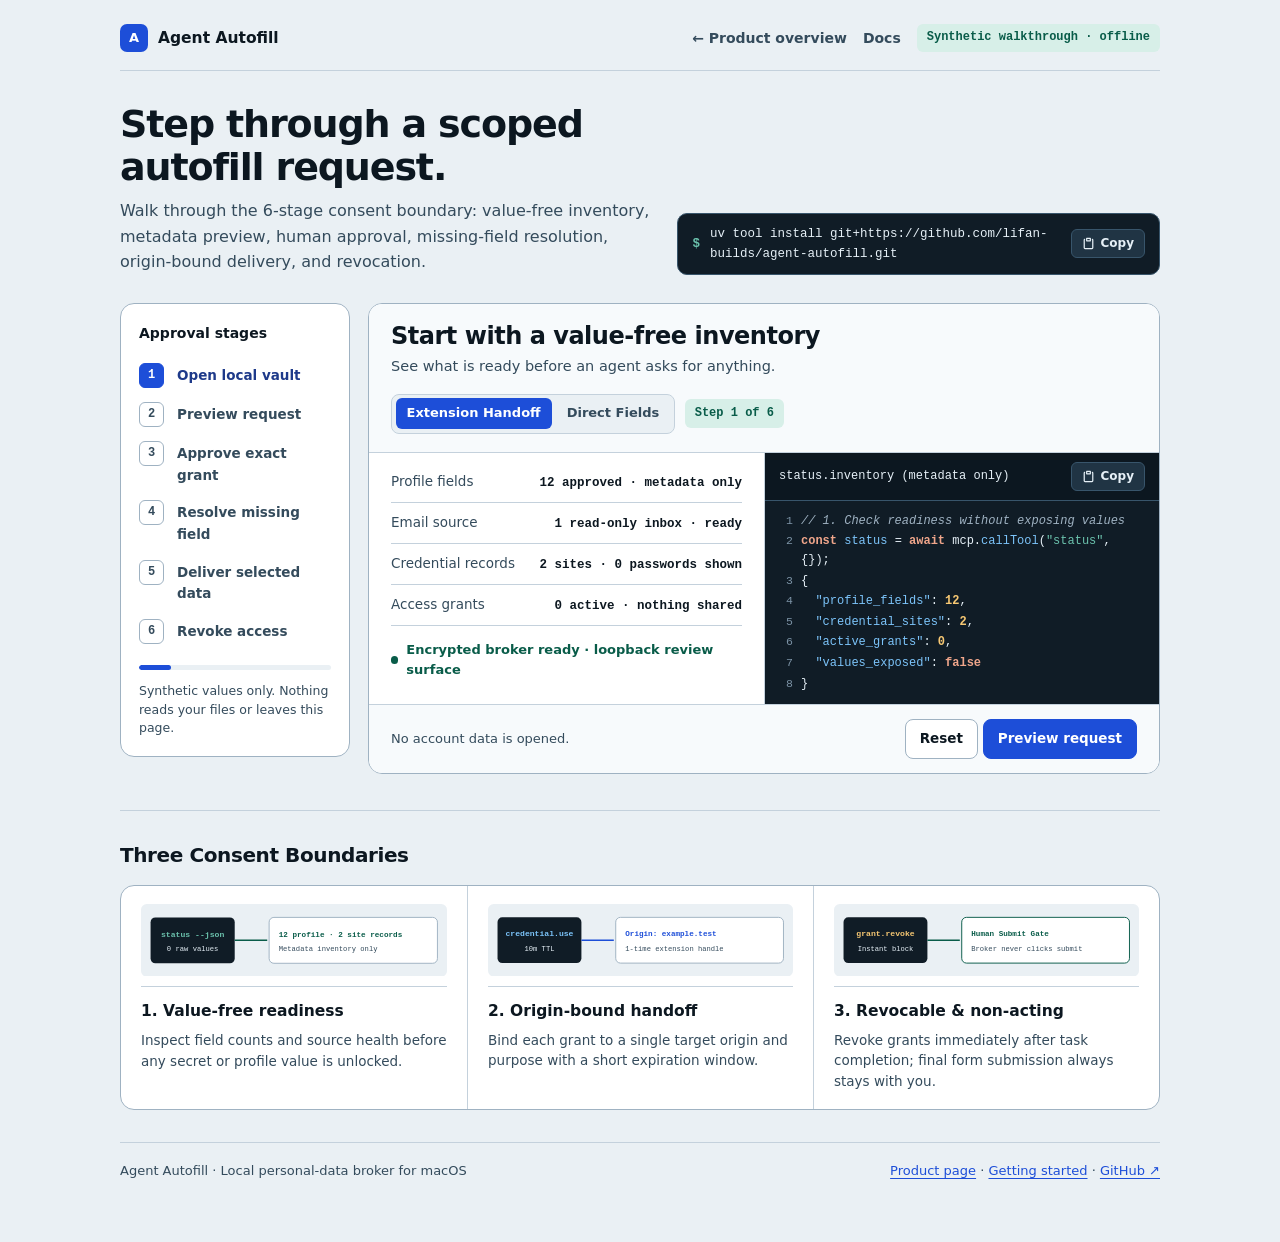
==== commit 780218de: "Upgrade product landing page and interactive demo with release craft pillars" ====
--- a/docs/demo/index.html
+++ b/docs/demo/index.html
@@ -4,124 +4,457 @@
   <meta charset="utf-8">
   <meta name="viewport" content="width=device-width, initial-scale=1">
   <meta name="description" content="Synthetic macOS-first Agent Autofill interactive product walkthrough">
+  <link rel="icon" href="data:image/svg+xml,%3Csvg xmlns='http://www.w3.org/2000/svg' viewBox='0 0 32 32'%3E%3Crect width='32' height='32' rx='7' fill='%231d4ed8'/%3E%3Ctext x='16' y='22' text-anchor='middle' font-family='system-ui,sans-serif' font-size='18' font-weight='700' fill='%23fff'%3EA%3C/text%3E%3C/svg%3E">
   <title>Agent Autofill · Interactive Walkthrough</title>
   <style>
     :root {
       color-scheme: light;
-      --ink: #0f172a;
-      --muted: #475569;
-      --line: #e2e8f0;
-      --line-strong: #cbd5e1;
-      --paper: #f8fafc;
+      --ink: #0c1720;
+      --muted: #344b5c;
+      --bar-neutral: #7c93a6;
+      --line: #c4d1dc;
+      --line-strong: #9fb2c2;
+      --paper: #eaf0f4;
+      --surface: #f7fafc;
       --white: #ffffff;
+      --code-bg: #101c26;
+      --code-sub: #0c1720;
+      --code-ink: #e6f0f7;
+      --code-control: #203444;
+      --code-control-hover: #2b4559;
+      --code-border: #38556b;
       --blue: #1d4ed8;
       --blue-dark: #1e3a8a;
       --blue-soft: #eff6ff;
-      --green: #0f766e;
-      --green-soft: #f0fdfa;
+      --green: #095c49;
+      --green-soft: #d7efe8;
       --amber: #92400e;
-      --amber-soft: #fffbeb;
-      font-family: -apple-system, BlinkMacSystemFont, "Segoe UI", system-ui, sans-serif;
-    }
+      --signal: #b53f15;
+      --tok-fn: #7cc4fa;
+      --tok-num: #f7c873;
+      --font-sans: -apple-system, BlinkMacSystemFont, "Segoe UI", system-ui, sans-serif;
+      --font-mono: "JetBrains Mono", "SF Mono", Menlo, Consolas, ui-monospace, monospace;
+    }
+
     * { box-sizing: border-box; }
-    ::selection { background: #dbeafe; color: var(--ink); }
-    body { margin: 0; color: var(--ink); background-color: var(--paper); font-size: 15.5px; line-height: 1.6; }
+    ::selection { background: var(--blue); color: var(--white); }
+
+    body {
+      margin: 0;
+      color: var(--ink);
+      background-color: var(--paper);
+      font-family: var(--font-sans);
+      font-size: 15.5px;
+      line-height: 1.6;
+      -webkit-font-smoothing: antialiased;
+    }
+
     button { font: inherit; }
-    a { color: inherit; text-underline-offset: 0.2em; }
-    a:focus-visible, button:focus-visible { outline: 2px solid var(--blue); outline-offset: 3px; border-radius: 6px; }
-    .shell { max-width: 1040px; margin: 0 auto; padding: 24px 20px 60px; }
-    .topbar { display: flex; justify-content: space-between; align-items: center; gap: 16px; padding-bottom: 18px; border-bottom: 1px solid var(--line); margin-bottom: 32px; }
-    .brand { display: inline-flex; align-items: center; gap: 10px; font-weight: 700; text-decoration: none; }
-    .mark { display: grid; place-items: center; width: 28px; height: 28px; border-radius: 8px; color: #ffffff; background-color: var(--blue); font-size: 13px; font-weight: 700; }
-    .toplinks { display: flex; align-items: center; gap: 16px; color: var(--muted); font-size: 14px; }
-    .platform { display: inline-flex; align-items: center; gap: 6px; color: var(--green); background-color: var(--green-soft); border: 1px solid #99f6e4; border-radius: 999px; padding: 4px 10px; font-size: 12px; font-weight: 600; }
-    .intro { max-width: 680px; margin-bottom: 28px; }
-    h1 { margin: 0 0 10px; font-size: clamp(28px, 4vw, 40px); line-height: 1.12; letter-spacing: -0.03em; }
-    .lede { margin: 0; color: var(--muted); font-size: 16.5px; }
-    .demo { scroll-margin-top: 18px; display: grid; grid-template-columns: 240px minmax(0, 1fr); gap: 20px; align-items: start; }
-    .steps { position: sticky; top: 18px; padding: 18px; border: 1px solid var(--line); border-radius: 14px; background-color: var(--white); }
+    a { color: var(--blue); text-underline-offset: 0.2em; }
+    a:focus-visible, button:focus-visible { outline: 2.5px solid var(--signal); outline-offset: 3px; border-radius: 6px; }
+    code { font-family: var(--font-mono); font-size: 12.5px; }
+
+    .shell { max-width: 1080px; margin: 0 auto; padding: 24px 20px 60px; }
+
+    .topbar {
+      display: flex;
+      justify-content: space-between;
+      align-items: center;
+      gap: 16px;
+      flex-wrap: wrap;
+      padding-bottom: 18px;
+      border-bottom: 1px solid var(--line);
+      margin-bottom: 32px;
+    }
+
+    .brand { display: inline-flex; align-items: center; gap: 10px; font-weight: 700; color: var(--ink); text-decoration: none; }
+    .mark { display: grid; place-items: center; width: 28px; height: 28px; border-radius: 7px; color: #ffffff; background-color: var(--blue); font-size: 13px; font-weight: 700; }
+    .toplinks { display: flex; align-items: center; gap: 16px; flex-wrap: wrap; color: var(--muted); font-size: 14px; font-weight: 600; }
+    .toplinks a { color: var(--muted); text-decoration: none; }
+    .toplinks a:hover { color: var(--ink); text-decoration: underline; }
+    .platform { display: inline-flex; align-items: center; gap: 6px; color: var(--green); background-color: var(--green-soft); border-radius: 6px; padding: 4px 10px; font-family: var(--font-mono); font-size: 12px; font-weight: 600; }
+
+    .intro {
+      display: grid;
+      grid-template-columns: minmax(0, 1.05fr) minmax(0, 0.95fr);
+      gap: 24px;
+      align-items: end;
+      margin-bottom: 28px;
+    }
+
+    h1 { margin: 0 0 10px; font-size: clamp(28px, 3.8vw, 38px); line-height: 1.12; letter-spacing: -0.03em; font-weight: 800; }
+    .lede { margin: 0; color: var(--muted); font-size: 16px; max-width: 58ch; }
+
+    /* Install Command Bar */
+    .install-bar {
+      display: flex;
+      align-items: center;
+      gap: 10px;
+      padding: 10px 14px;
+      background: var(--code-bg);
+      color: var(--code-ink);
+      border: 1px solid var(--code-border);
+      border-radius: 10px;
+      font-family: var(--font-mono);
+      font-size: 12.5px;
+    }
+
+    .prompt-char { color: #6bc2ad; font-weight: 700; user-select: none; }
+    .install-bar code { flex: 1; min-width: 0; color: var(--code-ink); overflow-wrap: anywhere; }
+
+    .copy-btn {
+      display: inline-flex;
+      align-items: center;
+      gap: 6px;
+      flex-shrink: 0;
+      background: var(--code-control);
+      color: var(--code-ink);
+      border: 1px solid var(--code-border);
+      border-radius: 6px;
+      padding: 4px 10px;
+      font-family: var(--font-sans);
+      font-size: 12px;
+      font-weight: 600;
+      cursor: pointer;
+      transition: background-color 140ms ease, border-color 140ms ease;
+    }
+
+    .copy-btn:hover { background: var(--code-control-hover); }
+    .copy-btn .icon-check { display: none; }
+    .copy-btn.is-copied { border-color: #26997f; color: #b0e2d5; }
+    .copy-btn.is-copied .icon-clip { display: none; }
+    .copy-btn.is-copied .icon-check { display: block; }
+
+    /* Recessed Segmented Pill Controls */
+    .tab-group {
+      display: inline-flex;
+      align-items: center;
+      gap: 4px;
+      flex-wrap: wrap;
+      background: var(--paper);
+      padding: 3.5px;
+      border-radius: 8px;
+      border: 1px solid var(--line);
+    }
+
+    .mode-tab {
+      background: transparent;
+      color: var(--muted);
+      border: none;
+      border-radius: 6px;
+      padding: 5px 11px;
+      font-family: var(--font-sans);
+      font-size: 13px;
+      font-weight: 600;
+      cursor: pointer;
+      transition: background-color 140ms ease, color 140ms ease;
+    }
+
+    .mode-tab:hover { color: var(--ink); }
+    .mode-tab[aria-selected="true"] { background: var(--blue); color: var(--white); }
+
+    .demo {
+      scroll-margin-top: 18px;
+      display: grid;
+      grid-template-columns: 230px minmax(0, 1fr);
+      gap: 18px;
+      align-items: start;
+    }
+
+    .steps {
+      position: sticky;
+      top: 18px;
+      padding: 18px;
+      border: 1px solid var(--line-strong);
+      border-radius: 14px;
+      background-color: var(--white);
+    }
+
     .steps-heading { margin: 0 0 12px; font-size: 14px; font-weight: 700; color: var(--ink); }
-    .step { width: 100%; display: grid; grid-template-columns: 28px 1fr; gap: 10px; padding: 8px 0; border: 0; color: var(--muted); background: transparent; text-align: left; cursor: pointer; }
-    .step-number { display: grid; place-items: center; width: 26px; height: 26px; border: 1px solid var(--line-strong); border-radius: 50%; font-size: 12px; font-weight: 700; font-variant-numeric: tabular-nums; }
+    .step { width: 100%; display: grid; grid-template-columns: 28px 1fr; gap: 10px; padding: 7px 0; border: 0; color: var(--muted); background: transparent; text-align: left; cursor: pointer; }
+    .step-number { display: grid; place-items: center; width: 25px; height: 25px; border: 1px solid var(--line-strong); border-radius: 6px; font-family: var(--font-mono); font-size: 12px; font-weight: 700; font-variant-numeric: tabular-nums; }
     .step-label { padding-top: 2px; font-size: 13.5px; font-weight: 600; }
     .step.active { color: var(--blue-dark); }
     .step.active .step-number { color: #ffffff; background-color: var(--blue); border-color: var(--blue); }
-    .step.done .step-number { color: var(--green); border-color: #5eead4; background-color: var(--green-soft); }
+    .step.done .step-number { color: var(--green); border-color: #26997f; background-color: var(--green-soft); font-size: 0; }
     .step.done .step-number::before { content: "✓"; font-size: 12px; }
-    .step.done .step-number { font-size: 0; }
-    .progress { height: 5px; margin: 14px 0 12px; overflow: hidden; border-radius: 99px; background-color: #e2e8f0; }
+    .progress { height: 5px; margin: 14px 0 12px; overflow: hidden; border-radius: 6px; background-color: var(--paper); }
     .progress-bar { height: 100%; width: 20%; border-radius: inherit; background-color: var(--blue); transition: width .2s ease; }
     .steps-note { margin: 0; color: var(--muted); font-size: 12.5px; line-height: 1.5; }
-    .stage { min-width: 0; padding: 28px; border: 1px solid var(--line); border-radius: 16px; background-color: var(--white); }
-    .stage-head { display: flex; justify-content: space-between; gap: 16px; align-items: start; padding-bottom: 18px; border-bottom: 1px solid var(--line); }
-    .stage-head h2 { margin: 0; font-size: clamp(22px, 2.6vw, 28px); line-height: 1.2; letter-spacing: -0.025em; }
-    .stage-head p { max-width: 560px; margin: 6px 0 0; color: var(--muted); font-size: 15px; }
-    .stage-badge { flex: none; padding: 5px 10px; color: var(--green); background-color: var(--green-soft); border: 1px solid #99f6e4; border-radius: 8px; font-size: 12px; font-weight: 700; font-variant-numeric: tabular-nums; }
-    .stage-body { min-height: 250px; padding: 22px 0 8px; }
-    .section-heading { margin: 0 0 10px; color: var(--muted); font-size: 13px; font-weight: 700; }
-    .inventory { display: grid; grid-template-columns: repeat(2, 1fr); gap: 10px; }
-    .inventory-card { display: flex; align-items: center; gap: 12px; padding: 14px; border: 1px solid var(--line); border-radius: 12px; }
-    .inventory-icon { display: grid; place-items: center; width: 34px; height: 34px; border-radius: 9px; color: var(--blue-dark); background-color: var(--blue-soft); font-size: 13px; font-weight: 700; }
-    .inventory-card strong { display: block; font-size: 14px; }
-    .inventory-card span { display: block; color: var(--muted); font-size: 12.5px; }
-    .status-row { display: flex; align-items: center; gap: 8px; margin-top: 18px; color: var(--green); font-size: 13.5px; font-weight: 600; }
-    .status-row::before { content: ""; display: block; width: 8px; height: 8px; border-radius: 50%; background: currentColor; }
-    .request-card { padding: 16px; border: 1px solid #bfdbfe; border-radius: 12px; background-color: #f8fafc; }
-    .request-head { display: flex; justify-content: space-between; gap: 10px; align-items: start; }
-    .request-head strong { font-size: 16px; }
-    .request-head span.sub { display: block; color: var(--muted); font-size: 13px; }
-    .request-grid { display: grid; grid-template-columns: repeat(2, 1fr); gap: 10px 20px; margin-top: 14px; }
-    .request-item dt { color: var(--muted); font-size: 12px; font-weight: 600; }
-    .request-item dd { margin: 2px 0 0; font-size: 14px; font-weight: 600; }
-    .chips { display: flex; flex-wrap: wrap; gap: 6px; margin-top: 4px; }
-    .chip { padding: 3px 8px; color: var(--blue-dark); background-color: #dbeafe; border-radius: 6px; font-size: 12px; font-weight: 600; }
-    .choice-row { display: grid; grid-template-columns: repeat(2, 1fr); gap: 10px; margin-top: 18px; }
-    .choice { padding: 13px; border: 1px solid var(--line-strong); border-radius: 10px; background-color: var(--white); text-align: left; cursor: pointer; }
-    .choice.selected { border-color: var(--blue); background-color: var(--blue-soft); }
-    .choice strong { display: block; margin-bottom: 3px; font-size: 14px; }
-    .choice span { display: block; color: var(--muted); font-size: 12.5px; }
-    .approval { padding: 16px; border: 1px solid #99f6e4; border-radius: 12px; background-color: var(--green-soft); }
-    .approval h3 { margin: 0 0 4px; font-size: 17px; }
-    .approval p { margin: 0; color: var(--muted); font-size: 13.5px; }
-    .approval-list { display: grid; gap: 8px; margin-top: 14px; }
-    .approval-line { display: flex; justify-content: space-between; gap: 12px; padding-bottom: 7px; border-bottom: 1px dashed #99f6e4; font-size: 13.5px; }
-    .approval-line span { color: var(--muted); }
-    .approval-line strong { text-align: right; }
-    .delivery { display: grid; grid-template-columns: 1fr 1fr; gap: 14px; align-items: stretch; }
-    .delivery-card { padding: 16px; border: 1px solid var(--line); border-radius: 12px; }
-    .delivery-card.highlight { border-color: var(--blue); background-color: var(--blue-soft); }
-    .delivery-card h3 { margin: 0 0 4px; font-size: 16px; }
-    .delivery-card p { min-height: 40px; margin: 0; color: var(--muted); font-size: 13.5px; }
-    .field-preview { margin-top: 14px; padding: 10px; border-radius: 8px; background-color: #f1f5f9; font-family: ui-monospace, SFMono-Regular, Menlo, monospace; font-size: 12.5px; color: var(--ink); }
-    .handle-preview { color: var(--ink); word-break: break-all; }
-    .success { display: flex; gap: 12px; align-items: start; padding: 15px; color: #115e59; border: 1px solid #99f6e4; border-radius: 12px; background-color: var(--green-soft); }
-    .success-icon { display: grid; place-items: center; flex: none; width: 26px; height: 26px; border-radius: 50%; color: #ffffff; background-color: var(--green); font-weight: 700; font-size: 13px; }
-    .success h3 { margin: 0 0 3px; font-size: 16px; }
-    .success p { margin: 0; font-size: 13.5px; }
-    .revoke { margin-top: 14px; color: #7f1d1d; border: 1px solid #fecaca; background-color: #fef2f2; }
-    .revoke strong { display: block; }
-    .stage-actions { display: flex; justify-content: space-between; gap: 10px; align-items: center; padding-top: 18px; border-top: 1px solid var(--line); }
+
+    /* Unified Stage Ledger (Zero Nested Card-in-Card Boxes) */
+    .stage {
+      min-width: 0;
+      border: 1px solid var(--line-strong);
+      border-radius: 14px;
+      background-color: var(--white);
+      overflow: hidden;
+    }
+
+    .stage-head {
+      display: flex;
+      justify-content: space-between;
+      gap: 16px;
+      flex-wrap: wrap;
+      align-items: start;
+      padding: 18px 22px;
+      background: var(--surface);
+      border-bottom: 1px solid var(--line);
+    }
+
+    .stage-head h2 { margin: 0; font-size: clamp(20px, 2.4vw, 24px); line-height: 1.2; letter-spacing: -0.02em; }
+    .stage-head p { max-width: 54ch; margin: 4px 0 0; color: var(--muted); font-size: 14.5px; }
+    .stage-meta-right { display: flex; align-items: center; gap: 10px; flex-wrap: wrap; }
+    .stage-badge { flex: none; padding: 5px 10px; color: var(--green); background-color: var(--green-soft); border-radius: 6px; font-family: var(--font-mono); font-size: 12px; font-weight: 700; font-variant-numeric: tabular-nums; }
+
+    .stage-split {
+      display: grid;
+      grid-template-columns: minmax(0, 1fr) minmax(0, 1fr);
+      border-bottom: 1px solid var(--line);
+    }
+
+    .stage-body {
+      min-width: 0;
+      padding: 18px 22px;
+    }
+
+    .stage-code-col {
+      min-width: 0;
+      background: var(--code-bg);
+      color: var(--code-ink);
+      border-left: 1px solid var(--line);
+      display: flex;
+      flex-direction: column;
+    }
+
+    .code-toolbar {
+      display: flex;
+      align-items: center;
+      justify-content: space-between;
+      gap: 10px;
+      padding: 9px 14px;
+      background: var(--code-sub);
+      border-bottom: 1px solid var(--code-border);
+      font-family: var(--font-mono);
+      font-size: 12px;
+      color: var(--code-ink);
+    }
+
+    .trace-code {
+      margin: 0;
+      padding: 10px 0;
+      background: var(--code-bg);
+      color: var(--code-ink);
+      font-family: var(--font-mono);
+      font-variant-numeric: tabular-nums;
+      font-size: 12px;
+      line-height: 1.55;
+      overflow-x: auto;
+      white-space: normal;
+      display: flex;
+      flex-direction: column;
+      flex: 1;
+    }
+
+    .code-line {
+      display: block;
+      white-space: pre-wrap;
+      overflow-wrap: break-word;
+      padding: 1px 14px 1px 36px;
+      position: relative;
+    }
+
+    .code-line::before {
+      content: attr(data-line);
+      position: absolute;
+      left: 8px;
+      width: 20px;
+      text-align: right;
+      color: var(--bar-neutral);
+      font-size: 11.5px;
+      user-select: none;
+    }
+
+    .tok-comment { color: var(--line-strong); font-style: italic; }
+    .tok-kw { color: #f0a68b; font-weight: 600; }
+    .tok-fn { color: var(--tok-fn); }
+    .tok-str { color: #6bc2ad; }
+    .tok-num { color: var(--tok-num); font-weight: 600; }
+
+    /* Flat Ledger Rows inside stage-body (No Nested Boxes) */
+    .ledger-list {
+      display: grid;
+      margin: 0;
+      padding: 0;
+    }
+
+    .ledger-row {
+      display: flex;
+      justify-content: space-between;
+      align-items: baseline;
+      gap: 12px;
+      padding: 9px 0;
+      border-bottom: 1px solid var(--line);
+      font-size: 13.5px;
+    }
+
+    .ledger-row:first-child { padding-top: 0; }
+    .ledger-row span { color: var(--muted); }
+    .ledger-row strong { color: var(--ink); text-align: right; font-family: var(--font-mono); font-size: 12.5px; }
+
+    .choice-strip {
+      display: flex;
+      flex-wrap: wrap;
+      gap: 8px;
+      margin-top: 14px;
+    }
+
+    .choice {
+      padding: 7px 12px;
+      border: 1px solid var(--line-strong);
+      border-radius: 7px;
+      background-color: var(--surface);
+      color: var(--ink);
+      font-size: 13px;
+      font-weight: 600;
+      cursor: pointer;
+    }
+
+    .choice.selected {
+      border-color: var(--blue);
+      background-color: var(--blue-soft);
+      color: var(--blue-dark);
+    }
+
+    .status-row {
+      display: flex;
+      align-items: center;
+      gap: 8px;
+      margin-top: 14px;
+      color: var(--green);
+      font-size: 13px;
+      font-weight: 700;
+    }
+
+    .status-row::before {
+      content: "";
+      display: block;
+      width: 8px;
+      height: 8px;
+      border-radius: 4px;
+      background: currentColor;
+    }
+
+    .stage-actions {
+      display: flex;
+      justify-content: space-between;
+      gap: 10px;
+      flex-wrap: wrap;
+      align-items: center;
+      padding: 14px 22px;
+      background: var(--surface);
+    }
+
     .stage-actions .hint { color: var(--muted); font-size: 13px; }
-    .primary, .quiet { cursor: pointer; border-radius: 9px; padding: 9px 15px; font-size: 14px; font-weight: 600; }
+    .primary, .quiet { cursor: pointer; border-radius: 8px; padding: 8px 14px; font-size: 13.5px; font-weight: 600; }
     .primary { color: #ffffff; background-color: var(--blue); border: 1px solid var(--blue); }
     .primary:hover { background-color: var(--blue-dark); }
     .quiet { color: var(--ink); background-color: var(--white); border: 1px solid var(--line-strong); }
-    .quiet:hover { background-color: #f1f5f9; }
-    .footer { display: flex; flex-wrap: wrap; justify-content: space-between; gap: 16px; margin-top: 28px; padding-top: 18px; border-top: 1px solid var(--line); color: var(--muted); font-size: 13px; }
-    @media (max-width: 800px) { .demo { grid-template-columns: 1fr; } .steps { position: static; } .step { display: inline-grid; width: auto; margin-right: 12px; } .steps-heading, .steps-note { display: none; } .steps .progress { margin-top: 4px; } .stage { padding: 20px; } }
-    @media (max-width: 520px) { .shell { padding: 18px 14px 42px; } .inventory, .choice-row, .delivery, .request-grid { grid-template-columns: 1fr; } .stage-head { flex-direction: column; } }
+    .quiet:hover { background-color: var(--paper); }
+
+    /* 3 Architecture / Consent Boundary Pillars with Inline SVG Schematics */
+    .pillars-section {
+      margin-top: 36px;
+      padding-top: 28px;
+      border-top: 1px solid var(--line);
+    }
+
+    .pillars-section h2 {
+      margin: 0 0 14px;
+      font-size: 20px;
+      letter-spacing: -0.02em;
+    }
+
+    .arch-grid {
+      display: grid;
+      grid-template-columns: repeat(3, 1fr);
+      background-color: var(--white);
+      border: 1px solid var(--line-strong);
+      border-radius: 14px;
+      overflow: hidden;
+    }
+
+    .arch-col { padding: 18px 20px; min-width: 0; }
+    .arch-col + .arch-col { border-left: 1px solid var(--line); }
+
+    .arch-schematic {
+      display: block;
+      width: 100%;
+      height: auto;
+      margin-bottom: 12px;
+      padding-bottom: 10px;
+      border-bottom: 1px solid var(--line);
+    }
+
+    .arch-col h3 { margin: 0 0 6px; font-size: 15.5px; }
+    .arch-col p { margin: 0; color: var(--muted); font-size: 13.5px; line-height: 1.5; }
+
+    .footer {
+      display: flex;
+      flex-wrap: wrap;
+      justify-content: space-between;
+      gap: 16px;
+      margin-top: 32px;
+      padding-top: 18px;
+      border-top: 1px solid var(--line);
+      color: var(--muted);
+      font-size: 13px;
+    }
+
+    @media (max-width: 860px) {
+      .intro,
+      .demo,
+      .stage-split,
+      .arch-grid {
+        grid-template-columns: 1fr;
+      }
+
+      .steps { position: static; }
+      .step { display: inline-grid; width: auto; margin-right: 12px; }
+      .steps-heading, .steps-note { display: none; }
+      .steps .progress { margin-top: 4px; }
+      .stage-code-col { border-left: none; border-top: 1px solid var(--line); }
+      .arch-col + .arch-col { border-left: none; border-top: 1px solid var(--line); }
+    }
   </style>
 </head>
 <body>
   <main class="shell">
     <header class="topbar">
       <a class="brand" href="../"><span class="mark" aria-hidden="true">A</span> Agent Autofill</a>
-      <div class="toplinks"><a href="../">← Product overview</a><span class="platform">Synthetic walkthrough · offline</span></div>
+      <nav class="toplinks" aria-label="Walkthrough navigation">
+        <a href="../">← Product overview</a>
+        <a href="../getting-started.md">Docs</a>
+        <span class="platform">Synthetic walkthrough · offline</span>
+      </nav>
     </header>
 
     <section class="intro" aria-labelledby="hero-title">
-      <h1 id="hero-title">Step through a scoped autofill request.</h1>
-      <p class="lede">Walk through the 6-stage consent boundary: value-free inventory, metadata preview, human approval, missing-field resolution, origin-bound delivery, and revocation.</p>
+      <div>
+        <h1 id="hero-title">Step through a scoped autofill request.</h1>
+        <p class="lede">Walk through the 6-stage consent boundary: value-free inventory, metadata preview, human approval, missing-field resolution, origin-bound delivery, and revocation.</p>
+      </div>
+      <div class="install-bar" role="region" aria-label="Install command">
+        <span class="prompt-char" aria-hidden="true">$</span>
+        <code id="installCmd" aria-live="polite">uv tool install git+https://github.com/lifan-builds/agent-autofill.git</code>
+        <button type="button" class="copy-btn" data-copy-target="installCmd" aria-live="polite">
+          <svg class="copy-icon" viewBox="0 0 16 16" width="13" height="13" aria-hidden="true">
+            <path class="icon-clip" fill="currentColor" d="M5.75 1a.75.75 0 0 0-.75.75v3c0 .414.336.75.75.75h4.5a.75.75 0 0 0 .75-.75v-3a.75.75 0 0 0-.75-.75h-4.5Zm.75 3V2.5h3V4h-3Zm-2.874-.467a.75.75 0 0 0-.752-1.298A1.75 1.75 0 0 0 2 3.75v9.5c0 .966.784 1.75 1.75 1.75h8.5A1.75 1.75 0 0 0 14 13.25v-9.5a1.75 1.75 0 0 0-.874-1.515.75.75 0 1 0-.752 1.298.25.25 0 0 1 .126.217v9.5a.25.25 0 0 1-.25.25h-8.5a.25.25 0 0 1-.25-.25v-9.5a.25.25 0 0 1 .126-.217Z"/>
+            <path class="icon-check" fill="currentColor" d="M13.78 4.22a.75.75 0 0 1 0 1.06l-7.25 7.25a.75.75 0 0 1-1.06 0L2.22 9.28a.75.75 0 0 1 1.06-1.06L6 10.94l6.72-6.72a.75.75 0 0 1 1.06 0Z"/>
+          </svg>
+          <span class="copy-label">Copy</span>
+        </button>
+      </div>
     </section>
 
     <section class="demo" id="demo" aria-labelledby="demo-title">
@@ -134,7 +467,7 @@
         <button class="step" data-step="4"><span class="step-number">5</span><span class="step-label">Deliver selected data</span></button>
         <button class="step" data-step="5"><span class="step-number">6</span><span class="step-label">Revoke access</span></button>
         <div class="progress" aria-hidden="true"><div class="progress-bar" id="progressBar"></div></div>
-        <p class="steps-note">Every value in this walkthrough is synthetic. Nothing reads your files or leaves this page.</p>
+        <p class="steps-note">Synthetic values only. Nothing reads your files or leaves this page.</p>
       </nav>
 
       <article class="stage" aria-live="polite">
@@ -143,11 +476,88 @@
             <h2 id="stageTitle">Start with a value-free inventory</h2>
             <p id="stageDescription">See what is ready before an agent asks for anything.</p>
           </div>
-          <div class="stage-badge" id="stageEyebrow">Step 1 of 6</div>
+          <div class="stage-meta-right">
+            <div class="tab-group" role="tablist" aria-label="Delivery mode">
+              <button type="button" class="mode-tab" role="tab" aria-selected="true" data-mode="extension">Extension Handoff</button>
+              <button type="button" class="mode-tab" role="tab" aria-selected="false" data-mode="direct">Direct Fields</button>
+            </div>
+            <div class="stage-badge" id="stageStepBadge">Step 1 of 6</div>
+          </div>
         </div>
-        <div class="stage-body" id="stageBody"></div>
-        <div class="stage-actions"><span class="hint" id="stageHint">No account data is opened.</span><div><button class="quiet" id="resetDemo">Reset</button> <button class="primary" id="nextStep">Preview request</button></div></div>
+
+        <div class="stage-split">
+          <div class="stage-body" id="stageBody"></div>
+          <div class="stage-code-col">
+            <div class="code-toolbar">
+              <span id="stageCodeLabel">MCP Broker Trace</span>
+              <button type="button" class="copy-btn" data-copy-target="stageCode" aria-live="polite">
+                <svg class="copy-icon" viewBox="0 0 16 16" width="13" height="13" aria-hidden="true">
+                  <path class="icon-clip" fill="currentColor" d="M5.75 1a.75.75 0 0 0-.75.75v3c0 .414.336.75.75.75h4.5a.75.75 0 0 0 .75-.75v-3a.75.75 0 0 0-.75-.75h-4.5Zm.75 3V2.5h3V4h-3Zm-2.874-.467a.75.75 0 0 0-.752-1.298A1.75 1.75 0 0 0 2 3.75v9.5c0 .966.784 1.75 1.75 1.75h8.5A1.75 1.75 0 0 0 14 13.25v-9.5a1.75 1.75 0 0 0-.874-1.515.75.75 0 1 0-.752 1.298.25.25 0 0 1 .126.217v9.5a.25.25 0 0 1-.25.25h-8.5a.25.25 0 0 1-.25-.25v-9.5a.25.25 0 0 1 .126-.217Z"/>
+                  <path class="icon-check" fill="currentColor" d="M13.78 4.22a.75.75 0 0 1 0 1.06l-7.25 7.25a.75.75 0 0 1-1.06 0L2.22 9.28a.75.75 0 0 1 1.06-1.06L6 10.94l6.72-6.72a.75.75 0 0 1 1.06 0Z"/>
+                </svg>
+                <span class="copy-label">Copy</span>
+              </button>
+            </div>
+            <pre class="trace-code" id="stageCode"></pre>
+          </div>
+        </div>
+
+        <div class="stage-actions">
+          <span class="hint" id="stageHint">No account data is opened.</span>
+          <div>
+            <button class="quiet" id="resetDemo">Reset</button>
+            <button class="primary" id="nextStep">Preview request</button>
+          </div>
+        </div>
       </article>
+    </section>
+
+    <section class="pillars-section" aria-labelledby="pillars-title">
+      <h2 id="pillars-title">Three Consent Boundaries</h2>
+      <div class="arch-grid">
+        <article class="arch-col">
+          <svg class="arch-schematic" viewBox="0 0 320 76" aria-hidden="true">
+            <rect x="0" y="0" width="320" height="76" rx="6" fill="#eaf0f4"/>
+            <rect x="10" y="14" width="88" height="48" rx="5" fill="#101c26"/>
+            <text x="54" y="34" text-anchor="middle" font-family="JetBrains Mono, monospace" font-size="8.5" font-weight="700" fill="#6bc2ad">status --json</text>
+            <text x="54" y="49" text-anchor="middle" font-family="JetBrains Mono, monospace" font-size="7.5" fill="#e6f0f7">0 raw values</text>
+            <line x1="98" y1="38" x2="132" y2="38" stroke="#095c49" stroke-width="1.5"/>
+            <rect x="134" y="14" width="176" height="48" rx="5" fill="#ffffff" stroke="#9fb2c2" stroke-width="1"/>
+            <text x="144" y="34" font-family="JetBrains Mono, monospace" font-size="8" font-weight="700" fill="#095c49">12 profile · 2 site records</text>
+            <text x="144" y="49" font-family="JetBrains Mono, monospace" font-size="7.5" fill="#344b5c">Metadata inventory only</text>
+          </svg>
+          <h3>1. Value-free readiness</h3>
+          <p>Inspect field counts and source health before any secret or profile value is unlocked.</p>
+        </article>
+        <article class="arch-col">
+          <svg class="arch-schematic" viewBox="0 0 320 76" aria-hidden="true">
+            <rect x="0" y="0" width="320" height="76" rx="6" fill="#eaf0f4"/>
+            <rect x="10" y="14" width="88" height="48" rx="5" fill="#101c26"/>
+            <text x="54" y="34" text-anchor="middle" font-family="JetBrains Mono, monospace" font-size="8.5" font-weight="700" fill="#7cc4fa">credential.use</text>
+            <text x="54" y="49" text-anchor="middle" font-family="JetBrains Mono, monospace" font-size="7.5" fill="#e6f0f7">10m TTL</text>
+            <line x1="98" y1="38" x2="132" y2="38" stroke="#1d4ed8" stroke-width="1.5"/>
+            <rect x="134" y="14" width="176" height="48" rx="5" fill="#ffffff" stroke="#9fb2c2" stroke-width="1"/>
+            <text x="144" y="34" font-family="JetBrains Mono, monospace" font-size="8" font-weight="700" fill="#1d4ed8">Origin: example.test</text>
+            <text x="144" y="49" font-family="JetBrains Mono, monospace" font-size="7.5" fill="#344b5c">1-time extension handle</text>
+          </svg>
+          <h3>2. Origin-bound handoff</h3>
+          <p>Bind each grant to a single target origin and purpose with a short expiration window.</p>
+        </article>
+        <article class="arch-col">
+          <svg class="arch-schematic" viewBox="0 0 320 76" aria-hidden="true">
+            <rect x="0" y="0" width="320" height="76" rx="6" fill="#eaf0f4"/>
+            <rect x="10" y="14" width="88" height="48" rx="5" fill="#101c26"/>
+            <text x="54" y="34" text-anchor="middle" font-family="JetBrains Mono, monospace" font-size="8.5" font-weight="700" fill="#f7c873">grant.revoke</text>
+            <text x="54" y="49" text-anchor="middle" font-family="JetBrains Mono, monospace" font-size="7.5" fill="#e6f0f7">Instant block</text>
+            <line x1="98" y1="38" x2="132" y2="38" stroke="#095c49" stroke-width="1.5"/>
+            <rect x="134" y="14" width="176" height="48" rx="5" fill="#ffffff" stroke="#095c49" stroke-width="1"/>
+            <text x="144" y="34" font-family="JetBrains Mono, monospace" font-size="8" font-weight="700" fill="#095c49">Human Submit Gate</text>
+            <text x="144" y="49" font-family="JetBrains Mono, monospace" font-size="7.5" fill="#344b5c">Broker never clicks submit</text>
+          </svg>
+          <h3>3. Revocable &amp; non-acting</h3>
+          <p>Revoke grants immediately after task completion; final form submission always stays with you.</p>
+        </article>
+      </div>
     </section>
 
     <footer class="footer">
@@ -164,92 +574,244 @@
       const body = $("#stageBody");
       const title = $("#stageTitle");
       const description = $("#stageDescription");
-      const eyebrow = $("#stageEyebrow");
+      const badge = $("#stageStepBadge");
       const hint = $("#stageHint");
       const next = $("#nextStep");
       const progress = $("#progressBar");
+      const codeEl = $("#stageCode");
+      const codeLabel = $("#stageCodeLabel");
       const steps = [...document.querySelectorAll(".step")];
+      const modeTabs = [...document.querySelectorAll(".mode-tab")];
+
+      const TOKEN_REGEX = /("(?:[^"\\]|\\.)*"(?=\s*:))|("(?:[^"\\]|\\.)*"|'(?:[^'\\]|\\.)*'|\b(?:const|await|return|true|false|null)\b|\b(?:callTool|status|origin|purpose|fields|delivery|ttl_seconds|handle|revoked)\b|\b\d+\b)/g;
+
+      function highlightLine(lineText) {
+        const escaped = lineText.replace(/&/g, "&amp;").replace(/</g, "&lt;").replace(/>/g, "&gt;");
+        if (/^\s*(?:\/\/|#)/.test(escaped)) {
+          return `<span class="tok-comment">${escaped}</span>`;
+        }
+        return escaped.replace(TOKEN_REGEX, (match, jsonKey, tok) => {
+          if (jsonKey) return `<span class="tok-fn">${jsonKey}</span>`;
+          if (!tok) return match;
+          if (tok.startsWith('"') || tok.startsWith("'")) return `<span class="tok-str">${tok}</span>`;
+          if (/^(const|await|return|true|false|null)$/.test(tok)) return `<span class="tok-kw">${tok}</span>`;
+          if (/^\d+$/.test(tok)) return `<span class="tok-num">${tok}</span>`;
+          return `<span class="tok-fn">${tok}</span>`;
+        });
+      }
+
+      function renderCode(rawCode) {
+        codeEl.dataset.rawCode = rawCode;
+        codeEl.innerHTML = rawCode
+          .split("\n")
+          .map((line, i) => `<span class="code-line" data-line="${i + 1}">${highlightLine(line) || " "}</span>`)
+          .join("\n");
+      }
 
       const screens = [
         {
-          eyebrow: "Step 1 of 6",
+          badge: "Step 1 of 6",
           title: "Start with a value-free inventory",
           description: "See what is ready before an agent asks for anything.",
           hint: "No account data is opened.",
           button: "Preview request",
-          render: () => `<p class="section-heading">Synthetic local inventory</p><div class="inventory"><div class="inventory-card"><div class="inventory-icon">ID</div><div><strong>Profile fields</strong><span>12 approved fields · metadata only</span></div></div><div class="inventory-card"><div class="inventory-icon">ML</div><div><strong>Email source</strong><span>1 read-only inbox · health ready</span></div></div><div class="inventory-card"><div class="inventory-icon">PW</div><div><strong>Credential records</strong><span>2 sites · no passwords shown</span></div></div><div class="inventory-card"><div class="inventory-icon">GR</div><div><strong>Access grants</strong><span>${state.revoked ? "0 active · last grant revoked" : "0 active · nothing shared yet"}</span></div></div></div><div class="status-row">Encrypted broker ready · loopback review surface</div>`,
+          codeLabel: "status.inventory (metadata only)",
+          code: () => `// 1. Check readiness without exposing values
+const status = await mcp.callTool("status", {});
+{
+  "profile_fields": 12,
+  "credential_sites": 2,
+  "active_grants": ${state.revoked ? 0 : 0},
+  "values_exposed": false
+}`,
+          render: () => `<div class="ledger-list">
+            <div class="ledger-row"><span>Profile fields</span><strong>12 approved · metadata only</strong></div>
+            <div class="ledger-row"><span>Email source</span><strong>1 read-only inbox · ready</strong></div>
+            <div class="ledger-row"><span>Credential records</span><strong>2 sites · 0 passwords shown</strong></div>
+            <div class="ledger-row"><span>Access grants</span><strong>${state.revoked ? "0 active · last revoked" : "0 active · nothing shared"}</strong></div>
+          </div>
+          <div class="status-row">Encrypted broker ready · loopback review surface</div>`,
         },
         {
-          eyebrow: "Step 2 of 6",
+          badge: "Step 2 of 6",
           title: "Preview the exact request",
           description: "The agent names the origin, purpose, fields, expiry, and delivery mode before any value is returned.",
-          hint: "Change delivery mode to compare exposure.",
+          hint: "Switch delivery mode above or below to compare exposure.",
           button: "Review approval",
-          render: () => `<div class="request-card"><div class="request-head"><div><strong>Travel form helper</strong><span class="sub">Requesting agent · synthetic-agent-01</span></div><span class="chip">awaiting approval</span></div><dl class="request-grid"><div class="request-item"><dt>Target origin</dt><dd>https://example.test</dd></div><div class="request-item"><dt>Purpose</dt><dd>Complete traveler profile</dd></div><div class="request-item"><dt>Fields</dt><dd><div class="chips"><span class="chip">display_name</span><span class="chip">postal_code</span></div></dd></div><div class="request-item"><dt>Expiry</dt><dd>10 minutes · one task</dd></div></dl><div class="choice-row"><button class="choice ${state.delivery === "direct" ? "selected" : ""}" data-delivery="direct"><strong>Direct selected fields</strong><span>Values appear in the authenticated agent response.</span></button><button class="choice ${state.delivery === "extension" ? "selected" : ""}" data-delivery="extension"><strong>Extension handoff</strong><span>One-time origin-bound handle; password stays out of agent input.</span></button></div></div>`,
+          codeLabel: "autofill.preview_request",
+          code: () => `// 2. Agent declares exact scope & delivery mode
+const req = await mcp.callTool("profile.get", {
+  origin: "https://example.test",
+  purpose: "Complete traveler profile",
+  fields: ["display_name", "postal_code"],
+  delivery: "${state.delivery}",
+  ttl_seconds: 600
+});`,
+          render: () => `<div class="ledger-list">
+            <div class="ledger-row"><span>Requesting agent</span><strong>synthetic-agent-01</strong></div>
+            <div class="ledger-row"><span>Target origin</span><strong>https://example.test</strong></div>
+            <div class="ledger-row"><span>Purpose</span><strong>Complete traveler profile</strong></div>
+            <div class="ledger-row"><span>Requested fields</span><strong>display_name, postal_code</strong></div>
+            <div class="ledger-row"><span>Expiry</span><strong>10 minutes · one task</strong></div>
+          </div>
+          <div class="choice-strip">
+            <button class="choice ${state.delivery === "extension" ? "selected" : ""}" data-delivery="extension">Extension handoff (0 context secrets)</button>
+            <button class="choice ${state.delivery === "direct" ? "selected" : ""}" data-delivery="direct">Direct selected fields</button>
+          </div>`,
         },
         {
-          eyebrow: "Step 3 of 6",
+          badge: "Step 3 of 6",
           title: "Approve the smallest useful grant",
-          description: "A clear approval card makes the consent boundary visible and reversible.",
+          description: "A clear approval ledger makes the consent boundary visible and reversible.",
           hint: state.approved ? "Grant approved; delivery is ready." : "Nothing is shared until you approve.",
-          button: state.approved ? "Deliver selected data" : "Approve exact grant",
-          render: () => `<div class="approval"><h3>Allow this request?</h3><p>Review every part before the grant is written.</p><div class="approval-list"><div class="approval-line"><span>Agent</span><strong>synthetic-agent-01</strong></div><div class="approval-line"><span>Origin</span><strong>example.test</strong></div><div class="approval-line"><span>Purpose</span><strong>Complete traveler profile</strong></div><div class="approval-line"><span>Fields</span><strong>display_name, postal_code</strong></div><div class="approval-line"><span>Delivery</span><strong>${state.delivery === "direct" ? "direct selected fields" : "one-time extension handoff"}</strong></div><div class="approval-line"><span>Expires</span><strong>in 10 minutes</strong></div></div></div><div class="status-row" style="color:${state.approved ? "var(--green)" : "var(--amber)"}">${state.approved ? "Grant active · revocable at any time" : "Waiting for your approval"}</div>`,
+          button: state.approved ? "Resolve missing field" : "Approve exact grant",
+          codeLabel: "grant.approve",
+          code: () => `// 3. Human approval writes a time-bounded grant
+{
+  "agent": "synthetic-agent-01",
+  "origin": "example.test",
+  "fields": ["display_name", "postal_code"],
+  "delivery": "${state.delivery}",
+  "approved": ${state.approved},
+  "ttl_seconds": 600
+}`,
+          render: () => `<div class="ledger-list">
+            <div class="ledger-row"><span>Agent</span><strong>synthetic-agent-01</strong></div>
+            <div class="ledger-row"><span>Origin</span><strong>example.test</strong></div>
+            <div class="ledger-row"><span>Fields</span><strong>display_name, postal_code</strong></div>
+            <div class="ledger-row"><span>Delivery</span><strong>${state.delivery === "direct" ? "direct selected fields" : "one-time extension handoff"}</strong></div>
+            <div class="ledger-row"><span>Expires</span><strong>in 10 minutes</strong></div>
+          </div>
+          <div class="status-row" style="color:${state.approved ? "var(--green)" : "var(--amber)"}">${state.approved ? "Grant active · revocable at any time" : "Waiting for your approval"}</div>`,
         },
         {
-          eyebrow: "Step 4 of 6",
+          badge: "Step 4 of 6",
           title: "Choose once or remember it",
-          description: "The complete answer, reusable record scope, and narrow write scope are visible before you make one decision.",
-          hint: state.missingChoice === "skip" ? "The form is paused; choose use once or save in the card to continue." : "One choice completes the missing-field step. Submission remains separate.",
-          button: "Choose an option above",
-          render: () => `<div class="request-card"><div class="request-head"><div><strong>One field is missing</strong><span class="sub">Required by the synthetic job-application form · one decision</span></div><span class="chip">synthetic value</span></div><dl class="request-grid"><div class="request-item"><dt>Field ID</dt><dd>company_name</dd></div><div class="request-item"><dt>Category</dt><dd>organization</dd></div><div class="request-item"><dt>Display name</dt><dd>Company name</dd></div><div class="request-item"><dt>Exact value</dt><dd>Synthetic Example Co</dd></div><div class="request-item"><dt>Source</dt><dd>user supplied now</dd></div><div class="request-item"><dt>Sensitivity</dt><dd>normal profile</dd></div><div class="request-item"><dt>Saved record scope</dt><dd>any future authorized origin/purpose</dd></div><div class="request-item"><dt>Current form scope</dt><dd>example.test · job application</dd></div></dl><div class="approval" style="margin-top:16px"><div class="approval-line"><span>Exact write grant, if needed</span><strong>profile.write · company_name · example.test</strong></div><p style="margin-top:8px">Save is the single approval for this reusable record and this narrow grant. Future reads still require their own matching checks.</p></div><div class="choice-row"><button class="choice ${state.missingChoice === "once" ? "selected" : ""}" data-missing="once"><strong>Use once</strong><span>Continue now; discard this answer after the form.</span></button><button class="choice ${state.missingChoice === "save" ? "selected" : ""}" data-missing="save"><strong>Save to Agent Autofill</strong><span>Store this reusable record for later authorized forms.</span></button></div><button class="quiet" style="margin-top:10px" data-missing="skip">Skip this field</button></div>${state.missingChoice === "skip" ? `<div class="success revoke" style="margin-top:14px"><div class="success-icon" style="background:#991b1b">!</div><div><strong>Form paused</strong><p>No value is guessed or saved. Choose use once or Save to Agent Autofill to continue.</p></div></div>` : ""}`,
+          description: "Decide whether a newly supplied field is used once or saved for future authorized forms.",
+          hint: state.missingChoice === "skip" ? "Form paused; choose Use once or Save to continue." : "One choice completes the missing-field step.",
+          button: "Choose an option in the stage",
+          codeLabel: "profile.resolve_missing",
+          code: () => `// 4. Resolve missing field with narrow write scope
+{
+  "field_id": "company_name",
+  "value": "Synthetic Example Co",
+  "origin": "example.test",
+  "resolution": "${state.missingChoice}"
+}`,
+          render: () => `<div class="ledger-list">
+            <div class="ledger-row"><span>Missing field</span><strong>company_name (Organization)</strong></div>
+            <div class="ledger-row"><span>Supplied value</span><strong>Synthetic Example Co</strong></div>
+            <div class="ledger-row"><span>Write grant scope</span><strong>profile.write · example.test</strong></div>
+          </div>
+          <div class="choice-strip">
+            <button class="choice ${state.missingChoice === "once" ? "selected" : ""}" data-missing="once">Use once</button>
+            <button class="choice ${state.missingChoice === "save" ? "selected" : ""}" data-missing="save">Save to Agent Autofill</button>
+            <button class="choice ${state.missingChoice === "skip" ? "selected" : ""}" data-missing="skip">Skip field</button>
+          </div>
+          ${state.missingChoice === "skip" ? `<div class="status-row" style="color:var(--signal)">Form paused · choose Use once or Save to continue</div>` : ""}`,
         },
         {
-          eyebrow: "Step 5 of 6",
+          badge: "Step 5 of 6",
           title: state.delivery === "direct" ? "Return only the selected fields" : "Keep the password out of agent input",
-          description: state.delivery === "direct" ? "The authenticated response contains only the two approved synthetic fields and safe provenance." : "The local extension receives a one-time, origin-bound handle. It never navigates or submits.",
+          description: state.delivery === "direct" ? "The response contains only the approved synthetic fields and provenance." : "The local extension receives a one-time, origin-bound handle.",
           hint: "The acting agent or user owns the next action.",
           button: "Revoke grant",
-          render: () => `<div class="delivery"><div class="delivery-card ${state.delivery === "direct" ? "highlight" : ""}"><h3>Direct response</h3><p>Selected fields plus provenance. No password, token, or unrelated record.</p><div class="field-preview">display_name: Demo User<br>postal_code: 98101</div></div><div class="delivery-card ${state.delivery === "extension" ? "highlight" : ""}"><h3>Extension handoff</h3><p>Short-lived handle bound to <strong>example.test</strong>; consumed once.</p><div class="field-preview handle-preview">handle: demo-only · consumed after origin check</div></div></div><div class="success" style="margin-top:16px"><div class="success-icon">✓</div><div><h3>Scoped delivery complete</h3><p>Provenance: synthetic-demo · origin: example.test · purpose: traveler profile</p></div></div>`,
+          codeLabel: "delivery.response",
+          code: () => state.delivery === "direct"
+            ? `// 5. Direct selected field payload
+{
+  "origin": "example.test",
+  "fields": {
+    "display_name": "Demo User",
+    "postal_code": "98101"
+  }
+}`
+            : `// 5. Extension handoff payload (0 raw secrets in chat)
+{
+  "origin": "example.test",
+  "handle": "hnd_demo_9f8a1c_one_time",
+  "consumed_on_origin_check": true,
+  "submit_allowed": false
+}`,
+          render: () => `<div class="ledger-list">
+            <div class="ledger-row"><span>Active mode</span><strong>${state.delivery === "direct" ? "Direct response" : "Extension handoff"}</strong></div>
+            <div class="ledger-row"><span>Delivered payload</span><strong>${state.delivery === "direct" ? "display_name, postal_code" : "handle: demo-only (1-time)"}</strong></div>
+            <div class="ledger-row"><span>Origin lock</span><strong>example.test · traveler profile</strong></div>
+            <div class="ledger-row"><span>Submission gate</span><strong>Paused for human confirmation</strong></div>
+          </div>
+          <div class="status-row">Scoped delivery complete · 0 raw passwords in chat</div>`,
         },
         {
-          eyebrow: "Step 6 of 6",
+          badge: "Step 6 of 6",
           title: "Revoke when the task is done",
-          description: "A short-lived grant should disappear cleanly instead of becoming a standing permission.",
+          description: "A short-lived grant disappears cleanly instead of becoming a standing permission.",
           hint: "Reset the tour to run it again.",
           button: "Reset demo",
-          render: () => `<div class="success"><div class="success-icon">✓</div><div><h3>Grant revoked</h3><p>Future requests from synthetic-agent-01 for this scope are blocked. The local vault remains intact.</p></div></div><div class="success revoke"><div class="success-icon" style="background:#991b1b">!</div><div><strong>The stopping point is deliberate</strong><p>The acting agent owns browser actions and must obtain a fresh submission confirmation; financial information always requires it.</p></div></div>`,
+          codeLabel: "grant.revoke",
+          code: () => `// 6. Revoke grant immediately after task completion
+await mcp.callTool("grant.revoke", {
+  agent: "synthetic-agent-01",
+  origin: "example.test"
+});
+// Subsequent reads return 403 Grant Revoked`,
+          render: () => `<div class="ledger-list">
+            <div class="ledger-row"><span>Grant status</span><strong>Revoked · 0 active grants</strong></div>
+            <div class="ledger-row"><span>Subsequent agent reads</span><strong>Blocked (re-approval required)</strong></div>
+            <div class="ledger-row"><span>Final form submission</span><strong>Owned by user confirmation</strong></div>
+          </div>
+          <div class="status-row">Grant revoked · local vault remains locked</div>`,
         },
       ];
 
+      function syncModeTabs() {
+        for (const tab of modeTabs) {
+          const active = tab.dataset.mode === state.delivery;
+          tab.setAttribute("aria-selected", active ? "true" : "false");
+        }
+      }
+
       function render() {
         const screen = screens[state.step];
-        eyebrow.textContent = screen.eyebrow;
-        const deliveryTitle = state.step === 4 && state.delivery === "direct"
-          ? "Return only the selected fields"
-          : screen.title;
-        const deliveryDescription = state.step === 4 && state.delivery === "direct"
-          ? "The authenticated response contains only the two approved synthetic fields and safe provenance."
+        badge.textContent = screen.badge;
+        title.textContent = state.step === 4 && state.delivery === "direct" ? "Return only the selected fields" : screen.title;
+        description.textContent = state.step === 4 && state.delivery === "direct"
+          ? "The response contains only the approved synthetic fields and provenance."
           : screen.description;
-        title.textContent = deliveryTitle;
-        description.textContent = deliveryDescription;
         hint.textContent = screen.hint;
         next.textContent = screen.button;
+        codeLabel.textContent = screen.codeLabel;
         body.innerHTML = screen.render();
+        renderCode(screen.code());
+        syncModeTabs();
         progress.style.width = `${((state.step + 1) / screens.length) * 100}%`;
         steps.forEach((button, index) => {
           button.classList.toggle("active", index === state.step);
           button.classList.toggle("done", index < state.step || (index === 5 && state.revoked));
         });
-        document.querySelectorAll("[data-delivery]").forEach((button) => button.addEventListener("click", () => { state.delivery = button.dataset.delivery; render(); }));
-        document.querySelectorAll("[data-missing]").forEach((button) => button.addEventListener("click", () => {
-          state.missingChoice = button.dataset.missing;
-          if (state.missingChoice === "once" || state.missingChoice === "save") {
-            state.delivered = true;
-            state.step = 4;
-          }
+        document.querySelectorAll("[data-delivery]").forEach((button) =>
+          button.addEventListener("click", () => {
+            state.delivery = button.dataset.delivery;
+            render();
+          })
+        );
+        document.querySelectorAll("[data-missing]").forEach((button) =>
+          button.addEventListener("click", () => {
+            state.missingChoice = button.dataset.missing;
+            if (state.missingChoice === "once" || state.missingChoice === "save") {
+              state.delivered = true;
+              state.step = 4;
+            }
+            render();
+          })
+        );
+      }
+
+      modeTabs.forEach((tab) => {
+        tab.addEventListener("click", () => {
+          state.delivery = tab.dataset.mode;
           render();
-        }));
-      }
+        });
+      });
 
       function advance() {
         if (state.step === 0) state.step = 1;
@@ -264,10 +826,70 @@
         else reset();
         render();
       }
-      function reset() { state.step = 0; state.delivery = "extension"; state.approved = false; state.missingChoice = "pending"; state.delivered = false; state.revoked = false; }
-      next.addEventListener("click", () => { advance(); $("#demo").scrollIntoView({ behavior: "smooth", block: "start" }); });
+
+      function reset() {
+        state.step = 0;
+        state.delivery = "extension";
+        state.approved = false;
+        state.missingChoice = "pending";
+        state.delivered = false;
+        state.revoked = false;
+      }
+
+      next.addEventListener("click", () => {
+        advance();
+        $("#demo").scrollIntoView({ behavior: "smooth", block: "start" });
+      });
       $("#resetDemo").addEventListener("click", () => { reset(); render(); });
-      steps.forEach((button) => button.addEventListener("click", () => { const requested = Number(button.dataset.step); const missingReady = state.missingChoice === "once" || state.missingChoice === "save"; if (requested <= state.step || (requested === state.step + 1 && state.step < 5 && (state.step !== 3 || missingReady))) { state.step = requested; render(); } }));
+      steps.forEach((button) =>
+        button.addEventListener("click", () => {
+          const requested = Number(button.dataset.step);
+          const missingReady = state.missingChoice === "once" || state.missingChoice === "save";
+          if (requested <= state.step || (requested === state.step + 1 && state.step < 5 && (state.step !== 3 || missingReady))) {
+            state.step = requested;
+            render();
+          }
+        })
+      );
+
+      async function writeClipboardText(text) {
+        if (navigator.clipboard?.writeText) {
+          try {
+            await navigator.clipboard.writeText(text);
+            return true;
+          } catch (_) {}
+        }
+        const area = document.createElement("textarea");
+        area.value = text;
+        area.setAttribute("readonly", "");
+        area.style.position = "fixed";
+        area.style.opacity = "0";
+        document.body.append(area);
+        area.select();
+        let ok = false;
+        try { ok = document.execCommand("copy"); } catch (_) { ok = false; }
+        area.remove();
+        return ok;
+      }
+
+      for (const copyBtn of document.querySelectorAll("[data-copy-target]")) {
+        const labelSpan = copyBtn.querySelector(".copy-label");
+        const defaultLabel = labelSpan ? labelSpan.textContent : "Copy";
+        copyBtn.addEventListener("click", async () => {
+          const target = document.getElementById(copyBtn.dataset.copyTarget);
+          if (!target) return;
+          const rawText = (target.dataset.rawCode || target.textContent || "").trim();
+          copyBtn.classList.add("is-copied");
+          if (labelSpan) labelSpan.textContent = "Copied";
+          clearTimeout(copyBtn._resetTimer);
+          copyBtn._resetTimer = setTimeout(() => {
+            copyBtn.classList.remove("is-copied");
+            if (labelSpan) labelSpan.textContent = defaultLabel;
+          }, 1600);
+          await writeClipboardText(rawText);
+        });
+      }
+
       render();
     })();
   </script>
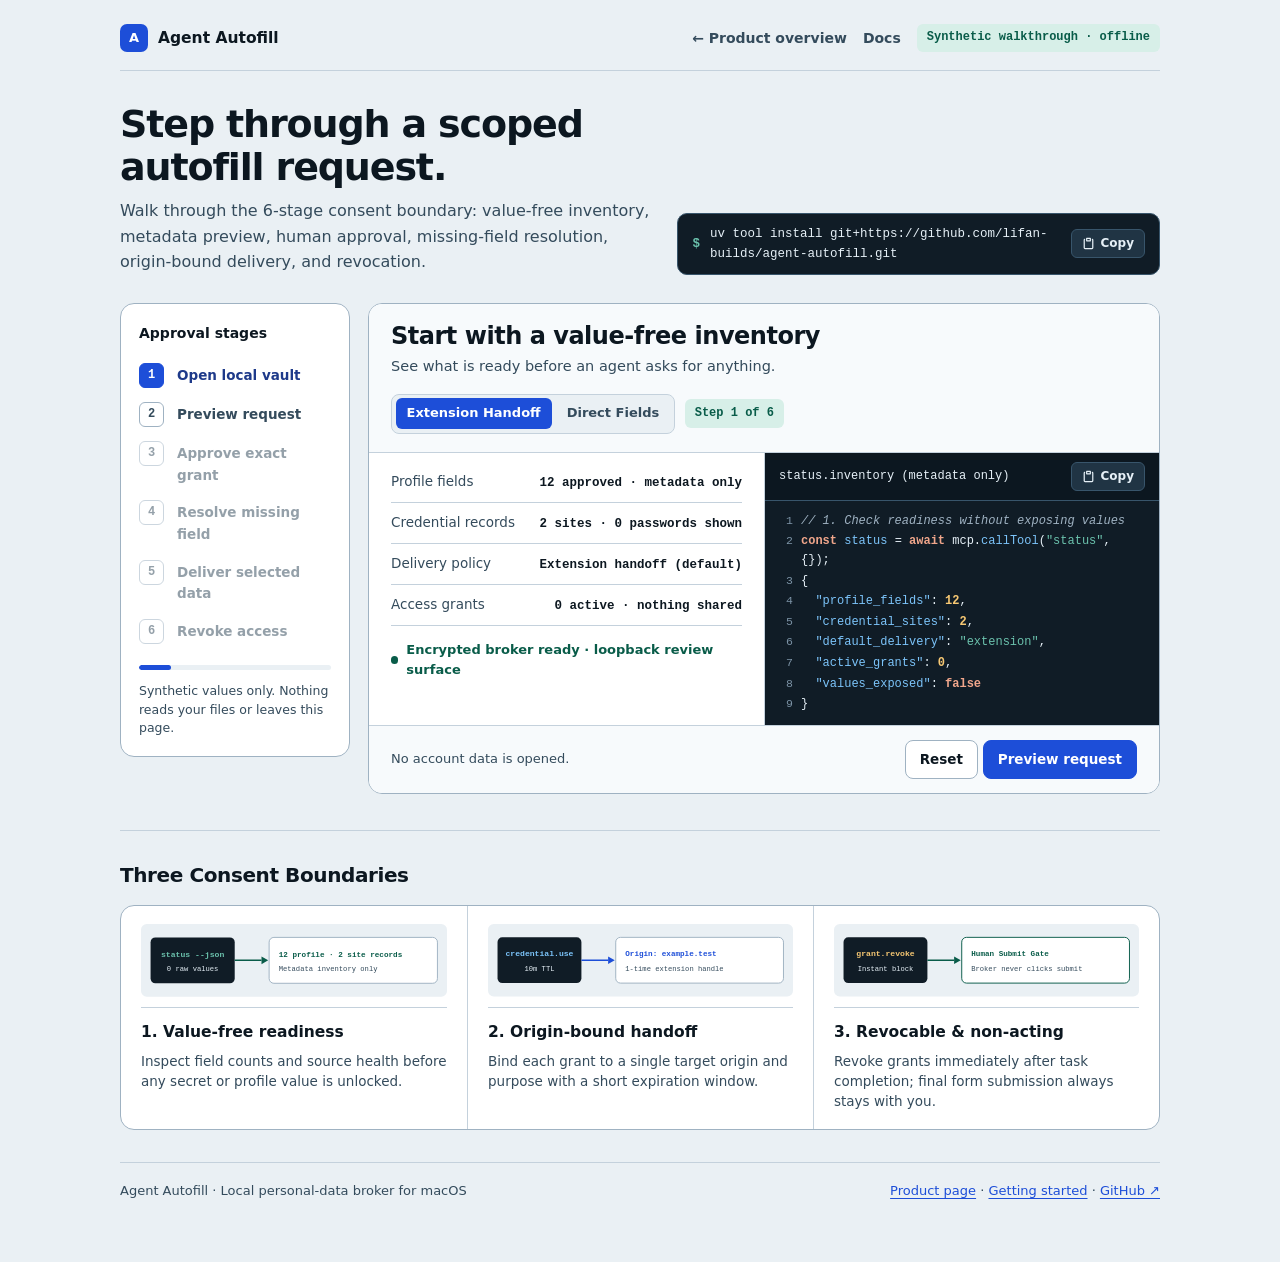
==== commit 744c9796: "fix(docs): refine interactive demo ARIA tabs, contrast, and noscript fallback" ====
--- a/docs/demo/index.html
+++ b/docs/demo/index.html
@@ -152,6 +152,7 @@
 
     .mode-tab:hover { color: var(--ink); }
     .mode-tab[aria-selected="true"] { background: var(--blue); color: var(--white); }
+    .copy-btn:active, .mode-tab:active, .choice:active, .primary:active, .quiet:active { transform: translateY(1px); }
 
     .demo {
       scroll-margin-top: 18px;
@@ -172,6 +173,7 @@
 
     .steps-heading { margin: 0 0 12px; font-size: 14px; font-weight: 700; color: var(--ink); }
     .step { width: 100%; display: grid; grid-template-columns: 28px 1fr; gap: 10px; padding: 7px 0; border: 0; color: var(--muted); background: transparent; text-align: left; cursor: pointer; }
+    .step[aria-disabled="true"] { opacity: 0.52; cursor: not-allowed; }
     .step-number { display: grid; place-items: center; width: 25px; height: 25px; border: 1px solid var(--line-strong); border-radius: 6px; font-family: var(--font-mono); font-size: 12px; font-weight: 700; font-variant-numeric: tabular-nums; }
     .step-label { padding-top: 2px; font-size: 13.5px; font-weight: 600; }
     .step.active { color: var(--blue-dark); }
@@ -478,14 +480,14 @@
           </div>
           <div class="stage-meta-right">
             <div class="tab-group" role="tablist" aria-label="Delivery mode">
-              <button type="button" class="mode-tab" role="tab" aria-selected="true" data-mode="extension">Extension Handoff</button>
-              <button type="button" class="mode-tab" role="tab" aria-selected="false" data-mode="direct">Direct Fields</button>
+              <button type="button" class="mode-tab" id="tab-mode-extension" role="tab" aria-selected="true" aria-controls="stageSplit" tabindex="0" data-mode="extension">Extension Handoff</button>
+              <button type="button" class="mode-tab" id="tab-mode-direct" role="tab" aria-selected="false" aria-controls="stageSplit" tabindex="-1" data-mode="direct">Direct Fields</button>
             </div>
             <div class="stage-badge" id="stageStepBadge">Step 1 of 6</div>
           </div>
         </div>
 
-        <div class="stage-split">
+        <div class="stage-split" id="stageSplit">
           <div class="stage-body" id="stageBody"></div>
           <div class="stage-code-col">
             <div class="code-toolbar">
@@ -521,7 +523,8 @@
             <rect x="10" y="14" width="88" height="48" rx="5" fill="#101c26"/>
             <text x="54" y="34" text-anchor="middle" font-family="JetBrains Mono, monospace" font-size="8.5" font-weight="700" fill="#6bc2ad">status --json</text>
             <text x="54" y="49" text-anchor="middle" font-family="JetBrains Mono, monospace" font-size="7.5" fill="#e6f0f7">0 raw values</text>
-            <line x1="98" y1="38" x2="132" y2="38" stroke="#095c49" stroke-width="1.5"/>
+            <line x1="98" y1="38" x2="126" y2="38" stroke="#095c49" stroke-width="1.5"/>
+            <polygon points="126,34 133,38 126,42" fill="#095c49"/>
             <rect x="134" y="14" width="176" height="48" rx="5" fill="#ffffff" stroke="#9fb2c2" stroke-width="1"/>
             <text x="144" y="34" font-family="JetBrains Mono, monospace" font-size="8" font-weight="700" fill="#095c49">12 profile · 2 site records</text>
             <text x="144" y="49" font-family="JetBrains Mono, monospace" font-size="7.5" fill="#344b5c">Metadata inventory only</text>
@@ -535,7 +538,8 @@
             <rect x="10" y="14" width="88" height="48" rx="5" fill="#101c26"/>
             <text x="54" y="34" text-anchor="middle" font-family="JetBrains Mono, monospace" font-size="8.5" font-weight="700" fill="#7cc4fa">credential.use</text>
             <text x="54" y="49" text-anchor="middle" font-family="JetBrains Mono, monospace" font-size="7.5" fill="#e6f0f7">10m TTL</text>
-            <line x1="98" y1="38" x2="132" y2="38" stroke="#1d4ed8" stroke-width="1.5"/>
+            <line x1="98" y1="38" x2="126" y2="38" stroke="#1d4ed8" stroke-width="1.5"/>
+            <polygon points="126,34 133,38 126,42" fill="#1d4ed8"/>
             <rect x="134" y="14" width="176" height="48" rx="5" fill="#ffffff" stroke="#9fb2c2" stroke-width="1"/>
             <text x="144" y="34" font-family="JetBrains Mono, monospace" font-size="8" font-weight="700" fill="#1d4ed8">Origin: example.test</text>
             <text x="144" y="49" font-family="JetBrains Mono, monospace" font-size="7.5" fill="#344b5c">1-time extension handle</text>
@@ -549,7 +553,8 @@
             <rect x="10" y="14" width="88" height="48" rx="5" fill="#101c26"/>
             <text x="54" y="34" text-anchor="middle" font-family="JetBrains Mono, monospace" font-size="8.5" font-weight="700" fill="#f7c873">grant.revoke</text>
             <text x="54" y="49" text-anchor="middle" font-family="JetBrains Mono, monospace" font-size="7.5" fill="#e6f0f7">Instant block</text>
-            <line x1="98" y1="38" x2="132" y2="38" stroke="#095c49" stroke-width="1.5"/>
+            <line x1="98" y1="38" x2="126" y2="38" stroke="#095c49" stroke-width="1.5"/>
+            <polygon points="126,34 133,38 126,42" fill="#095c49"/>
             <rect x="134" y="14" width="176" height="48" rx="5" fill="#ffffff" stroke="#095c49" stroke-width="1"/>
             <text x="144" y="34" font-family="JetBrains Mono, monospace" font-size="8" font-weight="700" fill="#095c49">Human Submit Gate</text>
             <text x="144" y="49" font-family="JetBrains Mono, monospace" font-size="7.5" fill="#344b5c">Broker never clicks submit</text>
@@ -569,7 +574,7 @@
   <script>
     (() => {
       "use strict";
-      const state = { step: 0, delivery: "extension", approved: false, missingChoice: "pending", delivered: false, revoked: false };
+      const state = { step: 0, maxVisited: 0, delivery: "extension", approved: false, missingChoice: "pending", delivered: false, revoked: false };
       const $ = (selector) => document.querySelector(selector);
       const body = $("#stageBody");
       const title = $("#stageTitle");
@@ -608,36 +613,55 @@
           .join("\n");
       }
 
+      function activeGrantCount() {
+        return state.approved && !state.revoked ? 1 : 0;
+      }
+
+      function isMissingReady() {
+        return state.missingChoice === "once" || state.missingChoice === "save";
+      }
+
+      function canReachStep(idx) {
+        if (idx === 0) return true;
+        if (idx === 1) return true;
+        if (idx === 2) return state.maxVisited >= 1 || state.step >= 1;
+        if (idx === 3) return state.approved;
+        if (idx === 4) return state.approved && isMissingReady();
+        if (idx === 5) return state.revoked;
+        return false;
+      }
+
       const screens = [
         {
           badge: "Step 1 of 6",
-          title: "Start with a value-free inventory",
-          description: "See what is ready before an agent asks for anything.",
-          hint: "No account data is opened.",
-          button: "Preview request",
+          title: () => "Start with a value-free inventory",
+          description: () => "See what is ready before an agent asks for anything.",
+          hint: () => "No account data is opened.",
+          button: () => "Preview request",
           codeLabel: "status.inventory (metadata only)",
           code: () => `// 1. Check readiness without exposing values
 const status = await mcp.callTool("status", {});
 {
   "profile_fields": 12,
   "credential_sites": 2,
-  "active_grants": ${state.revoked ? 0 : 0},
+  "default_delivery": "${state.delivery}",
+  "active_grants": ${activeGrantCount()},
   "values_exposed": false
 }`,
           render: () => `<div class="ledger-list">
             <div class="ledger-row"><span>Profile fields</span><strong>12 approved · metadata only</strong></div>
-            <div class="ledger-row"><span>Email source</span><strong>1 read-only inbox · ready</strong></div>
             <div class="ledger-row"><span>Credential records</span><strong>2 sites · 0 passwords shown</strong></div>
-            <div class="ledger-row"><span>Access grants</span><strong>${state.revoked ? "0 active · last revoked" : "0 active · nothing shared"}</strong></div>
+            <div class="ledger-row"><span>Delivery policy</span><strong>${state.delivery === "direct" ? "Direct selected fields" : "Extension handoff (default)"}</strong></div>
+            <div class="ledger-row"><span>Access grants</span><strong>${state.revoked ? "0 active · last revoked" : state.approved ? "1 active · revocable" : "0 active · nothing shared"}</strong></div>
           </div>
           <div class="status-row">Encrypted broker ready · loopback review surface</div>`,
         },
         {
           badge: "Step 2 of 6",
-          title: "Preview the exact request",
-          description: "The agent names the origin, purpose, fields, expiry, and delivery mode before any value is returned.",
-          hint: "Switch delivery mode above or below to compare exposure.",
-          button: "Review approval",
+          title: () => "Preview the exact request",
+          description: () => "The agent names the origin, purpose, fields, expiry, and delivery mode before any value is returned.",
+          hint: () => "Switch delivery mode above or below to compare exposure.",
+          button: () => "Review approval",
           codeLabel: "autofill.preview_request",
           code: () => `// 2. Agent declares exact scope & delivery mode
 const req = await mcp.callTool("profile.get", {
@@ -661,10 +685,14 @@
         },
         {
           badge: "Step 3 of 6",
-          title: "Approve the smallest useful grant",
-          description: "A clear approval ledger makes the consent boundary visible and reversible.",
-          hint: state.approved ? "Grant approved; delivery is ready." : "Nothing is shared until you approve.",
-          button: state.approved ? "Resolve missing field" : "Approve exact grant",
+          title: () => "Approve the smallest useful grant",
+          description: () => "A clear approval ledger makes the consent boundary visible and reversible.",
+          hint: () => state.revoked
+            ? "Grant was revoked in Step 6."
+            : state.approved
+              ? "Grant approved; delivery is ready."
+              : "Nothing is shared until you approve.",
+          button: () => state.approved ? "Resolve missing field" : "Approve exact grant",
           codeLabel: "grant.approve",
           code: () => `// 3. Human approval writes a time-bounded grant
 {
@@ -672,7 +700,7 @@
   "origin": "example.test",
   "fields": ["display_name", "postal_code"],
   "delivery": "${state.delivery}",
-  "approved": ${state.approved},
+  "approved": ${state.approved && !state.revoked},
   "ttl_seconds": 600
 }`,
           render: () => `<div class="ledger-list">
@@ -682,20 +710,23 @@
             <div class="ledger-row"><span>Delivery</span><strong>${state.delivery === "direct" ? "direct selected fields" : "one-time extension handoff"}</strong></div>
             <div class="ledger-row"><span>Expires</span><strong>in 10 minutes</strong></div>
           </div>
-          <div class="status-row" style="color:${state.approved ? "var(--green)" : "var(--amber)"}">${state.approved ? "Grant active · revocable at any time" : "Waiting for your approval"}</div>`,
+          <div class="status-row" style="color:${state.revoked ? "var(--signal)" : state.approved ? "var(--green)" : "var(--amber)"}">${state.revoked ? "Grant revoked · re-approval required" : state.approved ? "Grant active · revocable at any time" : "Waiting for your approval"}</div>`,
         },
         {
           badge: "Step 4 of 6",
-          title: "Choose once or remember it",
-          description: "Decide whether a newly supplied field is used once or saved for future authorized forms.",
-          hint: state.missingChoice === "skip" ? "Form paused; choose Use once or Save to continue." : "One choice completes the missing-field step.",
-          button: "Choose an option in the stage",
+          title: () => "Choose once or remember it",
+          description: () => "Decide whether a newly supplied field is used once or saved for future authorized forms.",
+          hint: () => state.missingChoice === "skip"
+            ? "Form paused; choose Use once or Save to continue."
+            : "One choice completes the missing-field step.",
+          button: () => isMissingReady() ? "Deliver selected data" : "Choose an option in the stage",
           codeLabel: "profile.resolve_missing",
           code: () => `// 4. Resolve missing field with narrow write scope
 {
   "field_id": "company_name",
   "value": "Synthetic Example Co",
   "origin": "example.test",
+  "delivery": "${state.delivery}",
   "resolution": "${state.missingChoice}"
 }`,
           render: () => `<div class="ledger-list">
@@ -712,10 +743,12 @@
         },
         {
           badge: "Step 5 of 6",
-          title: state.delivery === "direct" ? "Return only the selected fields" : "Keep the password out of agent input",
-          description: state.delivery === "direct" ? "The response contains only the approved synthetic fields and provenance." : "The local extension receives a one-time, origin-bound handle.",
-          hint: "The acting agent or user owns the next action.",
-          button: "Revoke grant",
+          title: () => state.delivery === "direct" ? "Return only the selected fields" : "Keep the password out of agent input",
+          description: () => state.delivery === "direct"
+            ? "The response contains only the approved synthetic fields and provenance."
+            : "The local extension receives a one-time, origin-bound handle.",
+          hint: () => "The acting agent or user owns the next action.",
+          button: () => state.revoked ? "View revocation" : "Revoke grant",
           codeLabel: "delivery.response",
           code: () => state.delivery === "direct"
             ? `// 5. Direct selected field payload
@@ -743,19 +776,21 @@
         },
         {
           badge: "Step 6 of 6",
-          title: "Revoke when the task is done",
-          description: "A short-lived grant disappears cleanly instead of becoming a standing permission.",
-          hint: "Reset the tour to run it again.",
-          button: "Reset demo",
+          title: () => "Revoke when the task is done",
+          description: () => "A short-lived grant disappears cleanly instead of becoming a standing permission.",
+          hint: () => "Reset the tour to run it again.",
+          button: () => "Reset demo",
           codeLabel: "grant.revoke",
           code: () => `// 6. Revoke grant immediately after task completion
 await mcp.callTool("grant.revoke", {
   agent: "synthetic-agent-01",
-  origin: "example.test"
+  origin: "example.test",
+  delivery: "${state.delivery}"
 });
 // Subsequent reads return 403 Grant Revoked`,
           render: () => `<div class="ledger-list">
             <div class="ledger-row"><span>Grant status</span><strong>Revoked · 0 active grants</strong></div>
+            <div class="ledger-row"><span>Invalidated mode</span><strong>${state.delivery === "direct" ? "Direct field grant" : "Extension handoff handle"}</strong></div>
             <div class="ledger-row"><span>Subsequent agent reads</span><strong>Blocked (re-approval required)</strong></div>
             <div class="ledger-row"><span>Final form submission</span><strong>Owned by user confirmation</strong></div>
           </div>
@@ -767,18 +802,18 @@
         for (const tab of modeTabs) {
           const active = tab.dataset.mode === state.delivery;
           tab.setAttribute("aria-selected", active ? "true" : "false");
+          tab.setAttribute("tabindex", active ? "0" : "-1");
         }
       }
 
       function render() {
+        state.maxVisited = Math.max(state.maxVisited, state.step);
         const screen = screens[state.step];
         badge.textContent = screen.badge;
-        title.textContent = state.step === 4 && state.delivery === "direct" ? "Return only the selected fields" : screen.title;
-        description.textContent = state.step === 4 && state.delivery === "direct"
-          ? "The response contains only the approved synthetic fields and provenance."
-          : screen.description;
-        hint.textContent = screen.hint;
-        next.textContent = screen.button;
+        title.textContent = screen.title();
+        description.textContent = screen.description();
+        hint.textContent = screen.hint();
+        next.textContent = screen.button();
         codeLabel.textContent = screen.codeLabel;
         body.innerHTML = screen.render();
         renderCode(screen.code());
@@ -786,7 +821,15 @@
         progress.style.width = `${((state.step + 1) / screens.length) * 100}%`;
         steps.forEach((button, index) => {
           button.classList.toggle("active", index === state.step);
-          button.classList.toggle("done", index < state.step || (index === 5 && state.revoked));
+          const done =
+            (index === 0 && state.maxVisited > 0) ||
+            (index === 1 && state.maxVisited > 1) ||
+            (index === 2 && state.approved) ||
+            (index === 3 && state.approved && isMissingReady()) ||
+            (index === 4 && state.delivered && (state.step > 4 || state.revoked)) ||
+            (index === 5 && state.revoked);
+          button.classList.toggle("done", done && index !== state.step);
+          button.setAttribute("aria-disabled", canReachStep(index) ? "false" : "true");
         });
         document.querySelectorAll("[data-delivery]").forEach((button) =>
           button.addEventListener("click", () => {
@@ -797,7 +840,7 @@
         document.querySelectorAll("[data-missing]").forEach((button) =>
           button.addEventListener("click", () => {
             state.missingChoice = button.dataset.missing;
-            if (state.missingChoice === "once" || state.missingChoice === "save") {
+            if (isMissingReady()) {
               state.delivered = true;
               state.step = 4;
             }
@@ -806,19 +849,32 @@
         );
       }
 
-      modeTabs.forEach((tab) => {
+      modeTabs.forEach((tab, idx) => {
         tab.addEventListener("click", () => {
           state.delivery = tab.dataset.mode;
           render();
         });
+        tab.addEventListener("keydown", (e) => {
+          let nextIdx = null;
+          if (e.key === "ArrowRight" || e.key === "ArrowDown") nextIdx = (idx + 1) % modeTabs.length;
+          else if (e.key === "ArrowLeft" || e.key === "ArrowUp") nextIdx = (idx - 1 + modeTabs.length) % modeTabs.length;
+          else if (e.key === "Home") nextIdx = 0;
+          else if (e.key === "End") nextIdx = modeTabs.length - 1;
+          if (nextIdx !== null) {
+            e.preventDefault();
+            state.delivery = modeTabs[nextIdx].dataset.mode;
+            render();
+            modeTabs[nextIdx].focus();
+          }
+        });
       });
 
       function advance() {
         if (state.step === 0) state.step = 1;
         else if (state.step === 1) state.step = 2;
-        else if (state.step === 2) { state.approved = true; state.step = 3; }
+        else if (state.step === 2) { state.approved = true; state.revoked = false; state.step = 3; }
         else if (state.step === 3) {
-          if (state.missingChoice !== "once" && state.missingChoice !== "save") return;
+          if (!isMissingReady()) return;
           state.delivered = true;
           state.step = 4;
         }
@@ -829,6 +885,7 @@
 
       function reset() {
         state.step = 0;
+        state.maxVisited = 0;
         state.delivery = "extension";
         state.approved = false;
         state.missingChoice = "pending";
@@ -844,10 +901,14 @@
       steps.forEach((button) =>
         button.addEventListener("click", () => {
           const requested = Number(button.dataset.step);
-          const missingReady = state.missingChoice === "once" || state.missingChoice === "save";
-          if (requested <= state.step || (requested === state.step + 1 && state.step < 5 && (state.step !== 3 || missingReady))) {
+          if (canReachStep(requested)) {
+            if (requested === 4) state.delivered = true;
             state.step = requested;
             render();
+          } else if (state.step === 2 && !state.approved) {
+            hint.textContent = "Approve the exact grant first to unlock Step 4.";
+          } else if (state.step === 3 && !isMissingReady()) {
+            hint.textContent = "Choose Use once or Save in the stage to unlock delivery.";
           }
         })
       );
